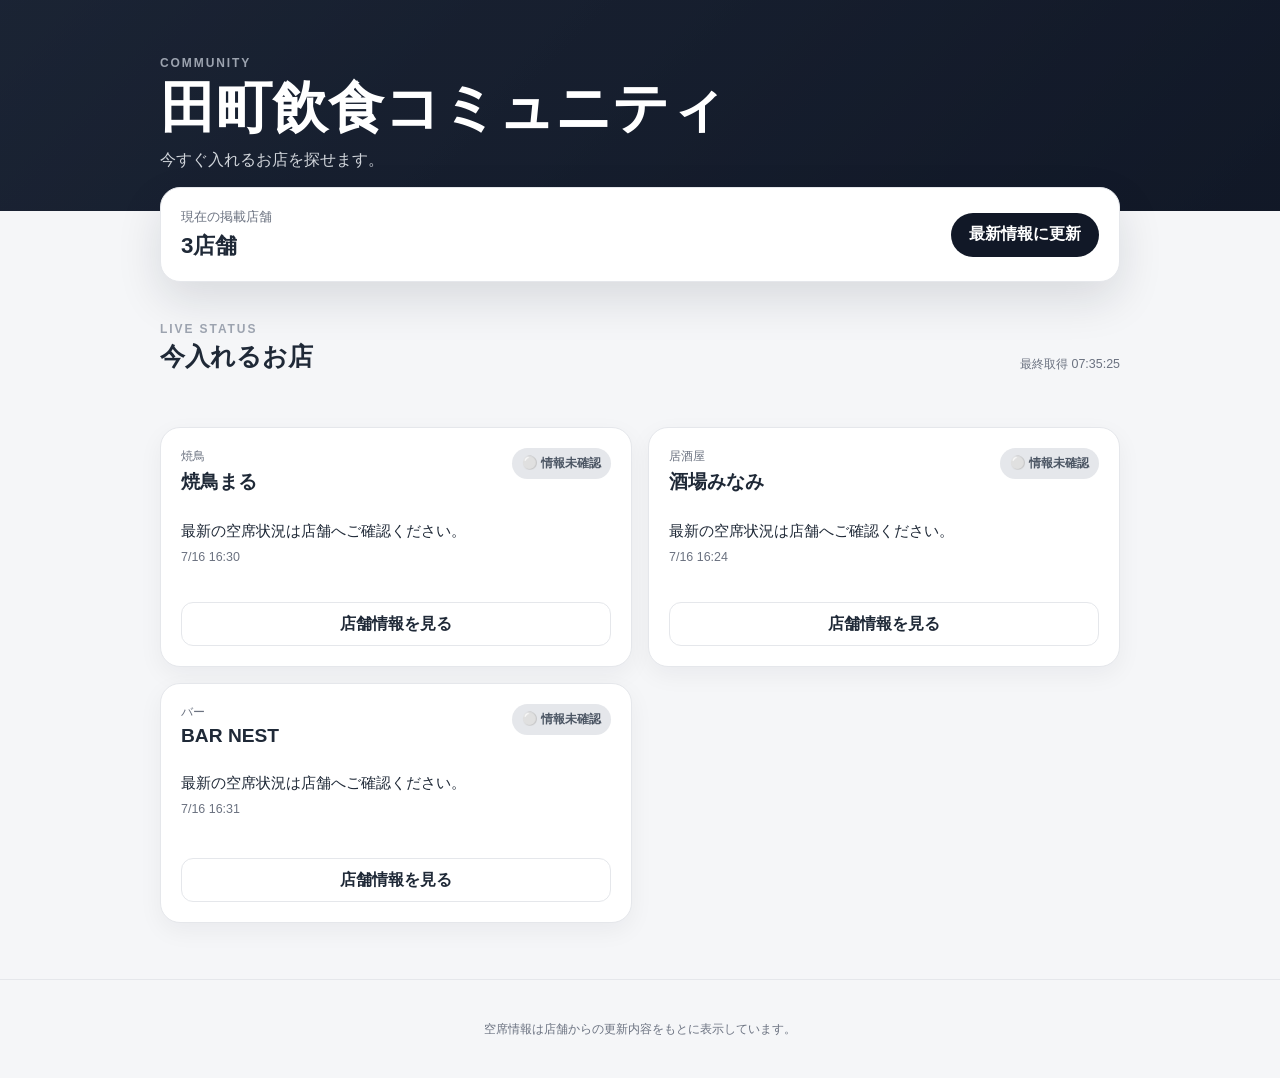
==== index.html @ 88b503fd "first commit" ====
<!DOCTYPE html>
<html lang="ja">
<head>
  <meta charset="UTF-8" />
  <meta name="viewport" content="width=device-width, initial-scale=1.0" />
  <meta name="description" content="近くの飲食店の空席状況を確認できます。" />
  <title>田町飲食コミュニティ｜空席情報</title>
  <link rel="stylesheet" href="./style.css" />
</head>
<body>
  <header class="site-header">
    <div class="container">
      <p class="eyebrow">COMMUNITY</p>
      <h1 id="community-name">飲食店コミュニティ</h1>
      <p class="lead">今すぐ入れるお店を探せます。</p>
    </div>
  </header>

  <main class="container">
    <section class="summary" aria-label="空席情報の概要">
      <div>
        <p class="summary-label">現在の掲載店舗</p>
        <p class="summary-value"><span id="shop-count">0</span>店舗</p>
      </div>
      <button id="reload-button" class="reload-button" type="button">
        最新情報に更新
      </button>
    </section>

    <section aria-labelledby="shop-list-title">
      <div class="section-heading">
        <div>
          <p class="eyebrow">LIVE STATUS</p>
          <h2 id="shop-list-title">今入れるお店</h2>
        </div>
        <p id="last-loaded" class="last-loaded">読み込み中...</p>
      </div>

      <div id="message" class="message" role="status" aria-live="polite"></div>
      <div id="shop-list" class="shop-list"></div>
    </section>
  </main>

  <template id="shop-card-template">
    <article class="shop-card">
      <div class="shop-card-top">
        <div>
          <p class="shop-genre"></p>
          <h3 class="shop-name"></h3>
        </div>
        <span class="status-badge"></span>
      </div>

      <div class="shop-info">
        <p class="shop-note"></p>
        <p class="shop-updated"></p>
      </div>

      <a class="shop-link" href="#" target="_blank" rel="noopener noreferrer">
        店舗情報を見る
      </a>
    </article>
  </template>

  <footer class="site-footer">
    <div class="container">
      <p>空席情報は店舗からの更新内容をもとに表示しています。</p>
    </div>
  </footer>

  <script src="./script.js"></script>
</body>
</html>
---- style.css ----
:root {
  --background: #f5f6f8;
  --surface: #ffffff;
  --text: #1f2937;
  --muted: #6b7280;
  --border: #e5e7eb;
  --primary: #111827;
  --available-bg: #dcfce7;
  --available-text: #166534;
  --limited-bg: #fef3c7;
  --limited-text: #92400e;
  --full-bg: #fee2e2;
  --full-text: #991b1b;
  --unknown-bg: #e5e7eb;
  --unknown-text: #4b5563;
}

* {
  box-sizing: border-box;
}

body {
  margin: 0;
  min-height: 100vh;
  font-family:
    -apple-system,
    BlinkMacSystemFont,
    "Segoe UI",
    "Hiragino Kaku Gothic ProN",
    "Hiragino Sans",
    "Yu Gothic",
    Meiryo,
    sans-serif;
  color: var(--text);
  background: var(--background);
}

a {
  color: inherit;
}

button,
a {
  -webkit-tap-highlight-color: transparent;
}

.container {
  width: min(100% - 32px, 960px);
  margin-inline: auto;
}

.site-header {
  padding: 56px 0 40px;
  color: #ffffff;
  background:
    linear-gradient(rgba(17, 24, 39, 0.72), rgba(17, 24, 39, 0.72)),
    linear-gradient(135deg, #334155, #111827);
}

.site-header h1 {
  margin: 6px 0 10px;
  font-size: clamp(2rem, 7vw, 3.5rem);
  line-height: 1.15;
}

.eyebrow {
  margin: 0;
  font-size: 0.75rem;
  font-weight: 700;
  letter-spacing: 0.16em;
  color: #9ca3af;
}

.lead {
  margin: 0;
  font-size: 1rem;
  color: #d1d5db;
}

main {
  padding: 24px 0 56px;
}

.summary {
  display: flex;
  align-items: center;
  justify-content: space-between;
  gap: 16px;
  margin-top: -48px;
  margin-bottom: 40px;
  padding: 20px;
  border: 1px solid var(--border);
  border-radius: 20px;
  background: var(--surface);
  box-shadow: 0 18px 45px rgba(15, 23, 42, 0.12);
}

.summary-label,
.summary-value {
  margin: 0;
}

.summary-label {
  margin-bottom: 4px;
  font-size: 0.82rem;
  color: var(--muted);
}

.summary-value {
  font-size: 1.4rem;
  font-weight: 700;
}

.reload-button {
  min-height: 44px;
  padding: 0 18px;
  border: 0;
  border-radius: 999px;
  font: inherit;
  font-weight: 700;
  color: #ffffff;
  background: var(--primary);
  cursor: pointer;
}

.reload-button:disabled {
  opacity: 0.55;
  cursor: wait;
}

.section-heading {
  display: flex;
  align-items: end;
  justify-content: space-between;
  gap: 16px;
  margin-bottom: 18px;
}

.section-heading h2 {
  margin: 4px 0 0;
  font-size: 1.55rem;
}

.last-loaded {
  margin: 0;
  font-size: 0.78rem;
  color: var(--muted);
}

.message {
  min-height: 1.5em;
  margin-bottom: 12px;
  color: var(--muted);
}

.shop-list {
  display: grid;
  grid-template-columns: repeat(2, minmax(0, 1fr));
  gap: 16px;
}

.shop-card {
  display: flex;
  flex-direction: column;
  min-height: 240px;
  padding: 20px;
  border: 1px solid var(--border);
  border-radius: 20px;
  background: var(--surface);
  box-shadow: 0 8px 24px rgba(15, 23, 42, 0.05);
}

.shop-card-top {
  display: flex;
  align-items: flex-start;
  justify-content: space-between;
  gap: 12px;
}

.shop-genre {
  margin: 0 0 4px;
  font-size: 0.78rem;
  color: var(--muted);
}

.shop-name {
  margin: 0;
  font-size: 1.2rem;
}

.status-badge {
  flex-shrink: 0;
  padding: 7px 10px;
  border-radius: 999px;
  font-size: 0.78rem;
  font-weight: 700;
}

.status-available {
  color: var(--available-text);
  background: var(--available-bg);
}

.status-limited {
  color: var(--limited-text);
  background: var(--limited-bg);
}

.status-full {
  color: var(--full-text);
  background: var(--full-bg);
}

.status-unknown {
  color: var(--unknown-text);
  background: var(--unknown-bg);
}

.shop-info {
  margin-top: 26px;
}

.shop-note {
  margin: 0 0 8px;
  font-size: 0.95rem;
}

.shop-updated {
  margin: 0;
  font-size: 0.78rem;
  color: var(--muted);
}

.shop-link {
  display: inline-flex;
  align-items: center;
  justify-content: center;
  min-height: 44px;
  margin-top: auto;
  padding: 0 16px;
  border: 1px solid var(--border);
  border-radius: 12px;
  font-weight: 700;
  text-decoration: none;
}

.shop-link:hover {
  background: #f9fafb;
}

.site-footer {
  padding: 28px 0;
  font-size: 0.78rem;
  text-align: center;
  color: var(--muted);
  border-top: 1px solid var(--border);
}

@media (max-width: 700px) {
  .site-header {
    padding-top: 44px;
  }

  .summary {
    align-items: stretch;
    flex-direction: column;
    margin-top: -32px;
  }

  .reload-button {
    width: 100%;
  }

  .section-heading {
    align-items: flex-start;
    flex-direction: column;
  }

  .shop-list {
    grid-template-columns: 1fr;
  }
}
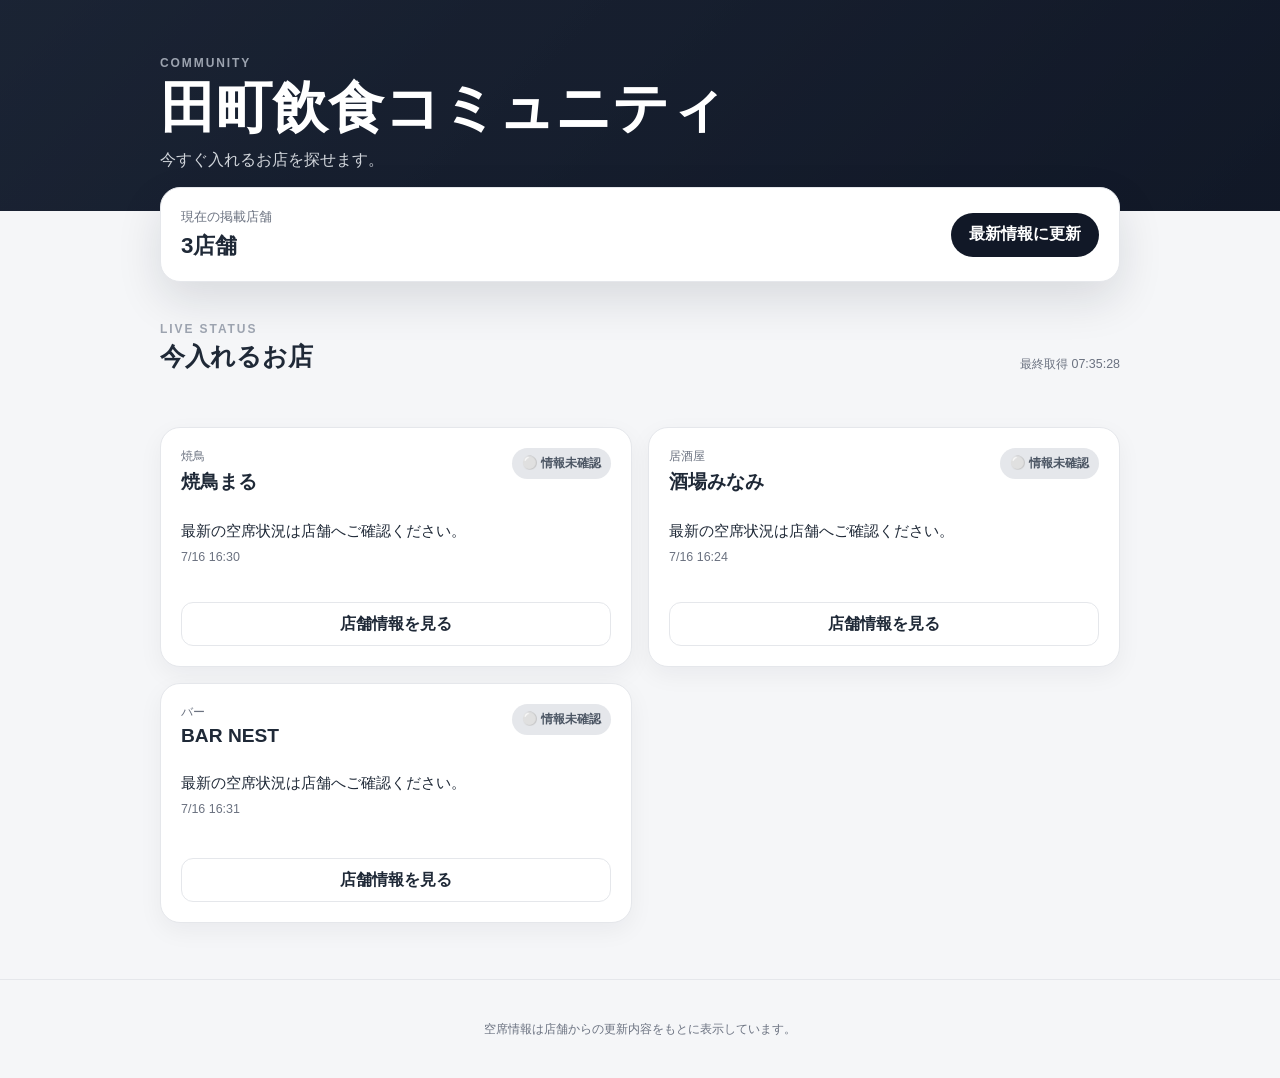
==== commit 0aa9e05b: "Update index.html" ====
--- a/index.html
+++ b/index.html
@@ -4,7 +4,7 @@
   <meta charset="UTF-8" />
   <meta name="viewport" content="width=device-width, initial-scale=1.0" />
   <meta name="description" content="近くの飲食店の空席状況を確認できます。" />
-  <title>田町飲食コミュニティ｜空席情報</title>
+  <title>品川飲食コミュニティ｜空席情報</title>
   <link rel="stylesheet" href="./style.css" />
 </head>
 <body>
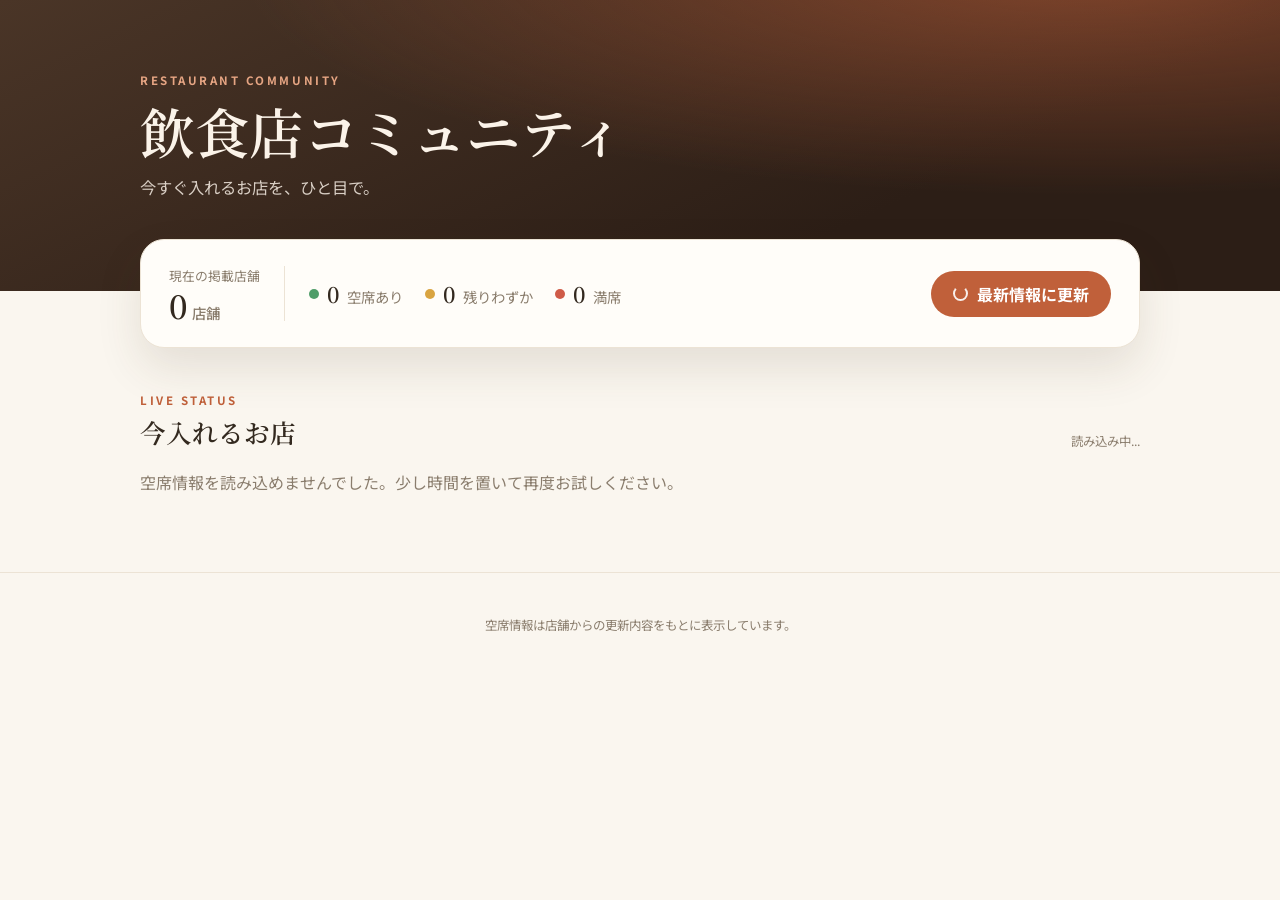
==== commit 67228eb2: "アップデート" ====
--- a/index.html
+++ b/index.html
@@ -3,27 +3,54 @@
 <head>
   <meta charset="UTF-8" />
   <meta name="viewport" content="width=device-width, initial-scale=1.0" />
-  <meta name="description" content="近くの飲食店の空席状況を確認できます。" />
-  <title>品川飲食コミュニティ｜空席情報</title>
+  <meta name="theme-color" content="#faf6ef" />
+  <meta name="description" content="近くの飲食店の空席状況をリアルタイムで確認できます。" />
+  <title>品川飲食コミュニティ｜今入れるお店</title>
+  <link rel="preconnect" href="https://fonts.googleapis.com" />
+  <link rel="preconnect" href="https://fonts.gstatic.com" crossorigin />
+  <link
+    href="https://fonts.googleapis.com/css2?family=Noto+Sans+JP:wght@400;500;700&family=Noto+Serif+JP:wght@500;600;700&display=swap"
+    rel="stylesheet"
+  />
   <link rel="stylesheet" href="./style.css" />
 </head>
 <body>
   <header class="site-header">
-    <div class="container">
-      <p class="eyebrow">COMMUNITY</p>
+    <div class="container header-inner">
+      <p class="eyebrow">RESTAURANT COMMUNITY</p>
       <h1 id="community-name">飲食店コミュニティ</h1>
-      <p class="lead">今すぐ入れるお店を探せます。</p>
+      <p class="lead">今すぐ入れるお店を、ひと目で。</p>
     </div>
   </header>
 
   <main class="container">
-    <section class="summary" aria-label="空席情報の概要">
-      <div>
+    <section class="summary-card" aria-label="空席情報の概要">
+      <div class="summary-lead">
         <p class="summary-label">現在の掲載店舗</p>
-        <p class="summary-value"><span id="shop-count">0</span>店舗</p>
+        <p class="summary-value"><span id="shop-count">0</span><span class="summary-unit">店舗</span></p>
       </div>
+
+      <ul class="summary-stats" aria-label="ステータス別の店舗数">
+        <li class="stat">
+          <span class="stat-dot dot-available" aria-hidden="true"></span>
+          <span class="stat-count" id="count-available">0</span>
+          <span class="stat-name">空席あり</span>
+        </li>
+        <li class="stat">
+          <span class="stat-dot dot-limited" aria-hidden="true"></span>
+          <span class="stat-count" id="count-limited">0</span>
+          <span class="stat-name">残りわずか</span>
+        </li>
+        <li class="stat">
+          <span class="stat-dot dot-full" aria-hidden="true"></span>
+          <span class="stat-count" id="count-full">0</span>
+          <span class="stat-name">満席</span>
+        </li>
+      </ul>
+
       <button id="reload-button" class="reload-button" type="button">
-        最新情報に更新
+        <span class="reload-icon" aria-hidden="true"></span>
+        <span class="reload-text">最新情報に更新</span>
       </button>
     </section>
 
@@ -43,12 +70,16 @@
 
   <template id="shop-card-template">
     <article class="shop-card">
+      <span class="shop-accent" aria-hidden="true"></span>
       <div class="shop-card-top">
         <div>
           <p class="shop-genre"></p>
           <h3 class="shop-name"></h3>
         </div>
-        <span class="status-badge"></span>
+        <span class="status-badge">
+          <span class="status-badge-dot" aria-hidden="true"></span>
+          <span class="status-badge-label"></span>
+        </span>
       </div>
 
       <div class="shop-info">
@@ -58,6 +89,7 @@
 
       <a class="shop-link" href="#" target="_blank" rel="noopener noreferrer">
         店舗情報を見る
+        <span class="shop-link-arrow" aria-hidden="true">&rarr;</span>
       </a>
     </article>
   </template>
--- a/style.css
+++ b/style.css
@@ -1,38 +1,48 @@
 :root {
-  --background: #f5f6f8;
-  --surface: #ffffff;
-  --text: #1f2937;
-  --muted: #6b7280;
-  --border: #e5e7eb;
-  --primary: #111827;
-  --available-bg: #dcfce7;
-  --available-text: #166534;
-  --limited-bg: #fef3c7;
-  --limited-text: #92400e;
-  --full-bg: #fee2e2;
-  --full-text: #991b1b;
-  --unknown-bg: #e5e7eb;
-  --unknown-text: #4b5563;
+  --background: #faf6ef;
+  --surface: #fffdf9;
+  --text: #33291f;
+  --muted: #8a7d6d;
+  --border: #ece3d5;
+  --primary: #c0603a;
+  --primary-hover: #a94f2d;
+
+  --available: #4f9d69;
+  --available-bg: #e7f2ea;
+  --available-text: #2f6b45;
+
+  --limited: #d9a441;
+  --limited-bg: #f8eed6;
+  --limited-text: #8a651f;
+
+  --full: #cf5b48;
+  --full-bg: #f8e4df;
+  --full-text: #9b3a2c;
+
+  --unknown: #a99e8d;
+  --unknown-bg: #efe9df;
+  --unknown-text: #6f6455;
+
+  --shadow-sm: 0 6px 18px rgba(76, 55, 34, 0.06);
+  --shadow-md: 0 20px 45px rgba(76, 55, 34, 0.12);
 }
 
 * {
   box-sizing: border-box;
 }
 
+html {
+  background: var(--background);
+}
+
 body {
   margin: 0;
   min-height: 100vh;
-  font-family:
-    -apple-system,
-    BlinkMacSystemFont,
-    "Segoe UI",
-    "Hiragino Kaku Gothic ProN",
-    "Hiragino Sans",
-    "Yu Gothic",
-    Meiryo,
-    sans-serif;
+  font-family: "Noto Sans JP", -apple-system, BlinkMacSystemFont, "Hiragino Sans",
+    "Yu Gothic", Meiryo, sans-serif;
   color: var(--text);
   background: var(--background);
+  -webkit-font-smoothing: antialiased;
 }
 
 a {
@@ -45,100 +55,205 @@
 }
 
 .container {
-  width: min(100% - 32px, 960px);
+  width: min(100% - 40px, 1000px);
   margin-inline: auto;
 }
 
+/* Header */
 .site-header {
-  padding: 56px 0 40px;
-  color: #ffffff;
+  position: relative;
+  overflow: hidden;
+  padding: 72px 0 92px;
+  color: #fbf3e9;
   background:
-    linear-gradient(rgba(17, 24, 39, 0.72), rgba(17, 24, 39, 0.72)),
-    linear-gradient(135deg, #334155, #111827);
+    radial-gradient(120% 140% at 85% -10%, rgba(192, 96, 58, 0.55), transparent 55%),
+    linear-gradient(155deg, #4a3527, #2c1e16 70%);
+}
+
+.header-inner {
+  position: relative;
+  z-index: 1;
 }
 
 .site-header h1 {
-  margin: 6px 0 10px;
-  font-size: clamp(2rem, 7vw, 3.5rem);
-  line-height: 1.15;
+  margin: 10px 0 12px;
+  font-family: "Noto Serif JP", serif;
+  font-weight: 600;
+  font-size: clamp(2.1rem, 6vw, 3.4rem);
+  line-height: 1.2;
+  letter-spacing: 0.01em;
 }
 
 .eyebrow {
   margin: 0;
-  font-size: 0.75rem;
+  font-size: 0.72rem;
   font-weight: 700;
-  letter-spacing: 0.16em;
-  color: #9ca3af;
+  letter-spacing: 0.22em;
+  color: var(--primary);
+}
+
+.site-header .eyebrow {
+  color: #e6a583;
 }
 
 .lead {
   margin: 0;
-  font-size: 1rem;
-  color: #d1d5db;
+  font-size: 1.02rem;
+  color: rgba(251, 243, 233, 0.82);
 }
 
 main {
-  padding: 24px 0 56px;
-}
-
-.summary {
-  display: flex;
+  padding-bottom: 64px;
+}
+
+/* Summary card */
+.summary-card {
+  position: relative;
+  z-index: 2;
+  display: flex;
+  flex-wrap: wrap;
   align-items: center;
-  justify-content: space-between;
-  gap: 16px;
-  margin-top: -48px;
-  margin-bottom: 40px;
-  padding: 20px;
+  gap: 24px;
+  margin-top: -52px;
+  margin-bottom: 44px;
+  padding: 26px 28px;
   border: 1px solid var(--border);
-  border-radius: 20px;
+  border-radius: 24px;
   background: var(--surface);
-  box-shadow: 0 18px 45px rgba(15, 23, 42, 0.12);
-}
-
-.summary-label,
+  box-shadow: var(--shadow-md);
+}
+
+.summary-lead {
+  flex: 0 0 auto;
+  padding-right: 24px;
+  border-right: 1px solid var(--border);
+}
+
+.summary-label {
+  margin: 0 0 4px;
+  font-size: 0.8rem;
+  color: var(--muted);
+}
+
 .summary-value {
   margin: 0;
-}
-
-.summary-label {
-  margin-bottom: 4px;
-  font-size: 0.82rem;
-  color: var(--muted);
-}
-
-.summary-value {
-  font-size: 1.4rem;
-  font-weight: 700;
+  font-family: "Noto Serif JP", serif;
+  font-size: 2rem;
+  font-weight: 600;
+  line-height: 1;
+}
+
+.summary-unit {
+  margin-left: 4px;
+  font-family: "Noto Sans JP", sans-serif;
+  font-size: 0.9rem;
+  font-weight: 500;
+  color: var(--muted);
+}
+
+.summary-stats {
+  display: flex;
+  flex: 1 1 auto;
+  flex-wrap: wrap;
+  gap: 22px;
+  margin: 0;
+  padding: 0;
+  list-style: none;
+}
+
+.stat {
+  display: flex;
+  align-items: baseline;
+  gap: 8px;
+  font-size: 0.9rem;
+  color: var(--muted);
+}
+
+.stat-dot {
+  align-self: center;
+  width: 10px;
+  height: 10px;
+  border-radius: 50%;
+}
+
+.dot-available {
+  background: var(--available);
+}
+.dot-limited {
+  background: var(--limited);
+}
+.dot-full {
+  background: var(--full);
+}
+
+.stat-count {
+  font-family: "Noto Serif JP", serif;
+  font-size: 1.35rem;
+  font-weight: 600;
+  color: var(--text);
 }
 
 .reload-button {
-  min-height: 44px;
-  padding: 0 18px;
+  display: inline-flex;
+  align-items: center;
+  gap: 9px;
+  min-height: 46px;
+  padding: 0 22px;
   border: 0;
   border-radius: 999px;
   font: inherit;
   font-weight: 700;
-  color: #ffffff;
+  color: #fff;
   background: var(--primary);
   cursor: pointer;
+  transition: background 0.2s ease, transform 0.1s ease;
+}
+
+.reload-button:hover:not(:disabled) {
+  background: var(--primary-hover);
+}
+
+.reload-button:active:not(:disabled) {
+  transform: translateY(1px);
 }
 
 .reload-button:disabled {
-  opacity: 0.55;
+  opacity: 0.6;
   cursor: wait;
 }
 
+.reload-icon {
+  width: 15px;
+  height: 15px;
+  border: 2px solid rgba(255, 255, 255, 0.9);
+  border-top-color: transparent;
+  border-radius: 50%;
+}
+
+.reload-button.is-loading .reload-icon {
+  animation: spin 0.7s linear infinite;
+}
+
+@keyframes spin {
+  to {
+    transform: rotate(360deg);
+  }
+}
+
+/* Section heading */
 .section-heading {
   display: flex;
-  align-items: end;
+  align-items: flex-end;
   justify-content: space-between;
   gap: 16px;
-  margin-bottom: 18px;
+  margin-bottom: 20px;
 }
 
 .section-heading h2 {
-  margin: 4px 0 0;
-  font-size: 1.55rem;
+  margin: 6px 0 0;
+  font-family: "Noto Serif JP", serif;
+  font-weight: 600;
+  font-size: 1.6rem;
 }
 
 .last-loaded {
@@ -149,25 +264,51 @@
 
 .message {
   min-height: 1.5em;
-  margin-bottom: 12px;
-  color: var(--muted);
-}
-
+  margin-bottom: 14px;
+  color: var(--muted);
+}
+
+/* Shop grid */
 .shop-list {
   display: grid;
   grid-template-columns: repeat(2, minmax(0, 1fr));
-  gap: 16px;
+  gap: 18px;
 }
 
 .shop-card {
+  position: relative;
   display: flex;
   flex-direction: column;
-  min-height: 240px;
-  padding: 20px;
+  min-height: 244px;
+  padding: 24px 24px 22px;
+  overflow: hidden;
   border: 1px solid var(--border);
-  border-radius: 20px;
+  border-radius: 22px;
   background: var(--surface);
-  box-shadow: 0 8px 24px rgba(15, 23, 42, 0.05);
+  box-shadow: var(--shadow-sm);
+  transition: transform 0.2s ease, box-shadow 0.2s ease;
+}
+
+.shop-card:hover {
+  transform: translateY(-4px);
+  box-shadow: var(--shadow-md);
+}
+
+.shop-accent {
+  position: absolute;
+  inset: 0 auto 0 0;
+  width: 5px;
+  background: var(--unknown);
+}
+
+.shop-card.is-available .shop-accent {
+  background: var(--available);
+}
+.shop-card.is-limited .shop-accent {
+  background: var(--limited);
+}
+.shop-card.is-full .shop-accent {
+  background: var(--full);
 }
 
 .shop-card-top {
@@ -178,56 +319,72 @@
 }
 
 .shop-genre {
-  margin: 0 0 4px;
-  font-size: 0.78rem;
+  margin: 0 0 5px;
+  font-size: 0.75rem;
+  font-weight: 500;
+  letter-spacing: 0.04em;
   color: var(--muted);
 }
 
 .shop-name {
   margin: 0;
-  font-size: 1.2rem;
+  font-family: "Noto Serif JP", serif;
+  font-weight: 600;
+  font-size: 1.25rem;
 }
 
 .status-badge {
+  display: inline-flex;
+  align-items: center;
+  gap: 6px;
   flex-shrink: 0;
-  padding: 7px 10px;
+  padding: 7px 12px;
   border-radius: 999px;
-  font-size: 0.78rem;
+  font-size: 0.76rem;
   font-weight: 700;
+  white-space: nowrap;
+}
+
+.status-badge-dot {
+  width: 8px;
+  height: 8px;
+  border-radius: 50%;
+  background: currentColor;
 }
 
 .status-available {
   color: var(--available-text);
   background: var(--available-bg);
 }
-
 .status-limited {
   color: var(--limited-text);
   background: var(--limited-bg);
 }
-
 .status-full {
   color: var(--full-text);
   background: var(--full-bg);
 }
-
 .status-unknown {
   color: var(--unknown-text);
   background: var(--unknown-bg);
 }
 
 .shop-info {
-  margin-top: 26px;
+  margin-top: 22px;
 }
 
 .shop-note {
-  margin: 0 0 8px;
-  font-size: 0.95rem;
+  margin: 0 0 10px;
+  font-size: 0.94rem;
+  line-height: 1.55;
 }
 
 .shop-updated {
-  margin: 0;
-  font-size: 0.78rem;
+  display: inline-flex;
+  align-items: center;
+  gap: 6px;
+  margin: 0;
+  font-size: 0.76rem;
   color: var(--muted);
 }
 
@@ -235,40 +392,88 @@
   display: inline-flex;
   align-items: center;
   justify-content: center;
-  min-height: 44px;
+  gap: 6px;
+  min-height: 46px;
   margin-top: auto;
-  padding: 0 16px;
+  padding: 0 18px;
   border: 1px solid var(--border);
-  border-radius: 12px;
+  border-radius: 14px;
+  font-size: 0.92rem;
   font-weight: 700;
   text-decoration: none;
+  transition: background 0.18s ease, border-color 0.18s ease;
 }
 
 .shop-link:hover {
-  background: #f9fafb;
-}
-
+  background: var(--background);
+  border-color: var(--primary);
+  color: var(--primary);
+}
+
+.shop-link[aria-disabled="true"] {
+  color: var(--muted);
+  cursor: default;
+  pointer-events: none;
+}
+
+.shop-link-arrow {
+  transition: transform 0.18s ease;
+}
+
+.shop-link:hover .shop-link-arrow {
+  transform: translateX(3px);
+}
+
+/* Skeleton */
+.shop-card.is-skeleton {
+  pointer-events: none;
+}
+
+.shop-card.is-skeleton .skeleton-line {
+  height: 12px;
+  border-radius: 6px;
+  background: linear-gradient(90deg, var(--border), #f4ede1, var(--border));
+  background-size: 200% 100%;
+  animation: shimmer 1.3s ease-in-out infinite;
+}
+
+@keyframes shimmer {
+  to {
+    background-position: -200% 0;
+  }
+}
+
+/* Footer */
 .site-footer {
-  padding: 28px 0;
+  padding: 30px 0;
   font-size: 0.78rem;
   text-align: center;
   color: var(--muted);
   border-top: 1px solid var(--border);
 }
 
-@media (max-width: 700px) {
+@media (max-width: 720px) {
   .site-header {
-    padding-top: 44px;
-  }
-
-  .summary {
+    padding: 56px 0 82px;
+  }
+
+  .summary-card {
     align-items: stretch;
     flex-direction: column;
-    margin-top: -32px;
+    gap: 20px;
+    margin-top: -44px;
+  }
+
+  .summary-lead {
+    padding-right: 0;
+    padding-bottom: 20px;
+    border-right: 0;
+    border-bottom: 1px solid var(--border);
   }
 
   .reload-button {
     width: 100%;
+    justify-content: center;
   }
 
   .section-heading {
@@ -280,3 +485,12 @@
     grid-template-columns: 1fr;
   }
 }
+
+@media (prefers-reduced-motion: reduce) {
+  *,
+  *::before,
+  *::after {
+    animation-duration: 0.01ms !important;
+    transition-duration: 0.01ms !important;
+  }
+}
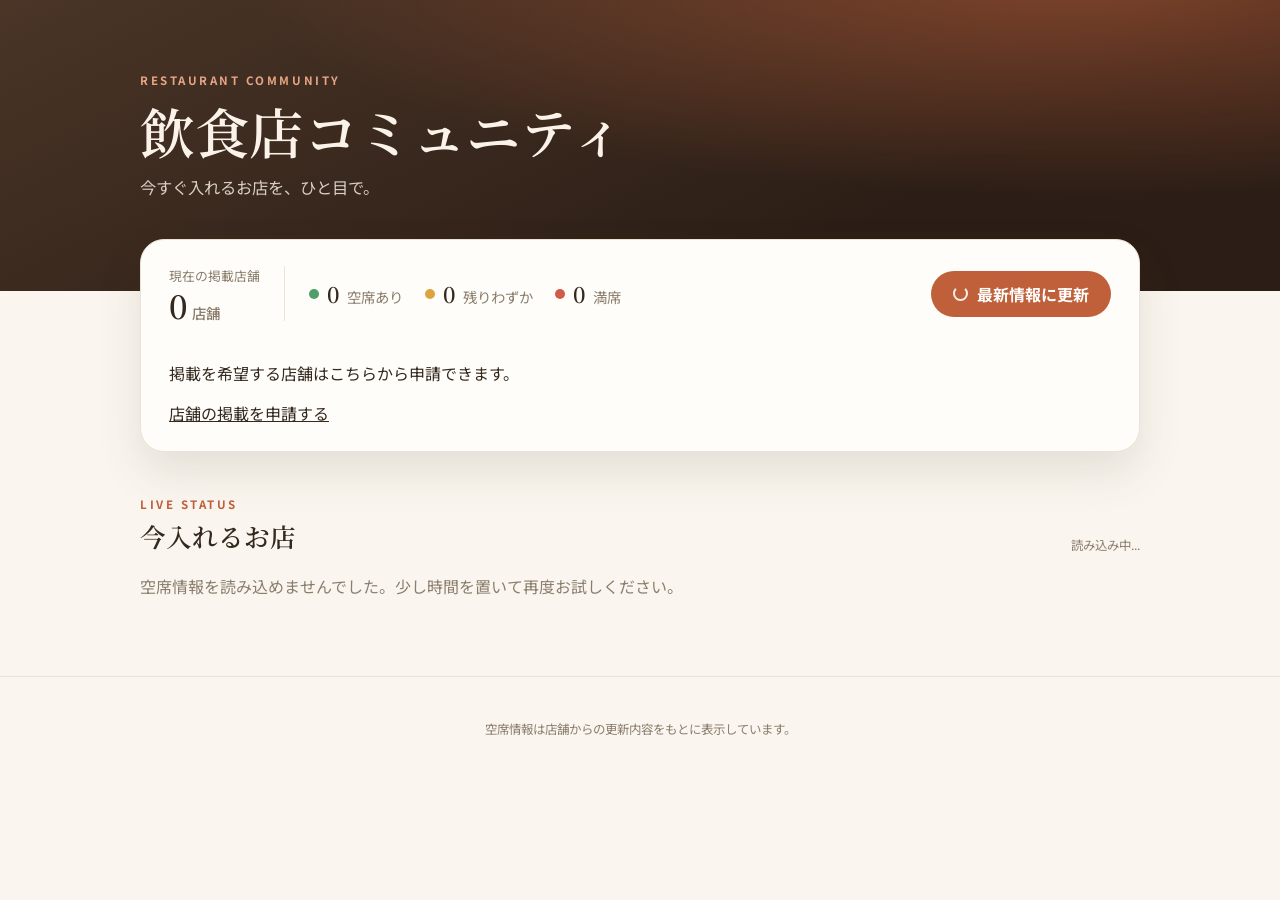
==== commit a7ad4ac4: "Update index.html" ====
--- a/index.html
+++ b/index.html
@@ -52,6 +52,12 @@
         <span class="reload-icon" aria-hidden="true"></span>
         <span class="reload-text">最新情報に更新</span>
       </button>
+      <section class="shop-request-section">
+        <p>掲載を希望する店舗はこちらから申請できます。</p>
+        <a href="./request.html" class="shop-request-button">
+          店舗の掲載を申請する
+        </a>
+    </section>
     </section>
 
     <section aria-labelledby="shop-list-title">
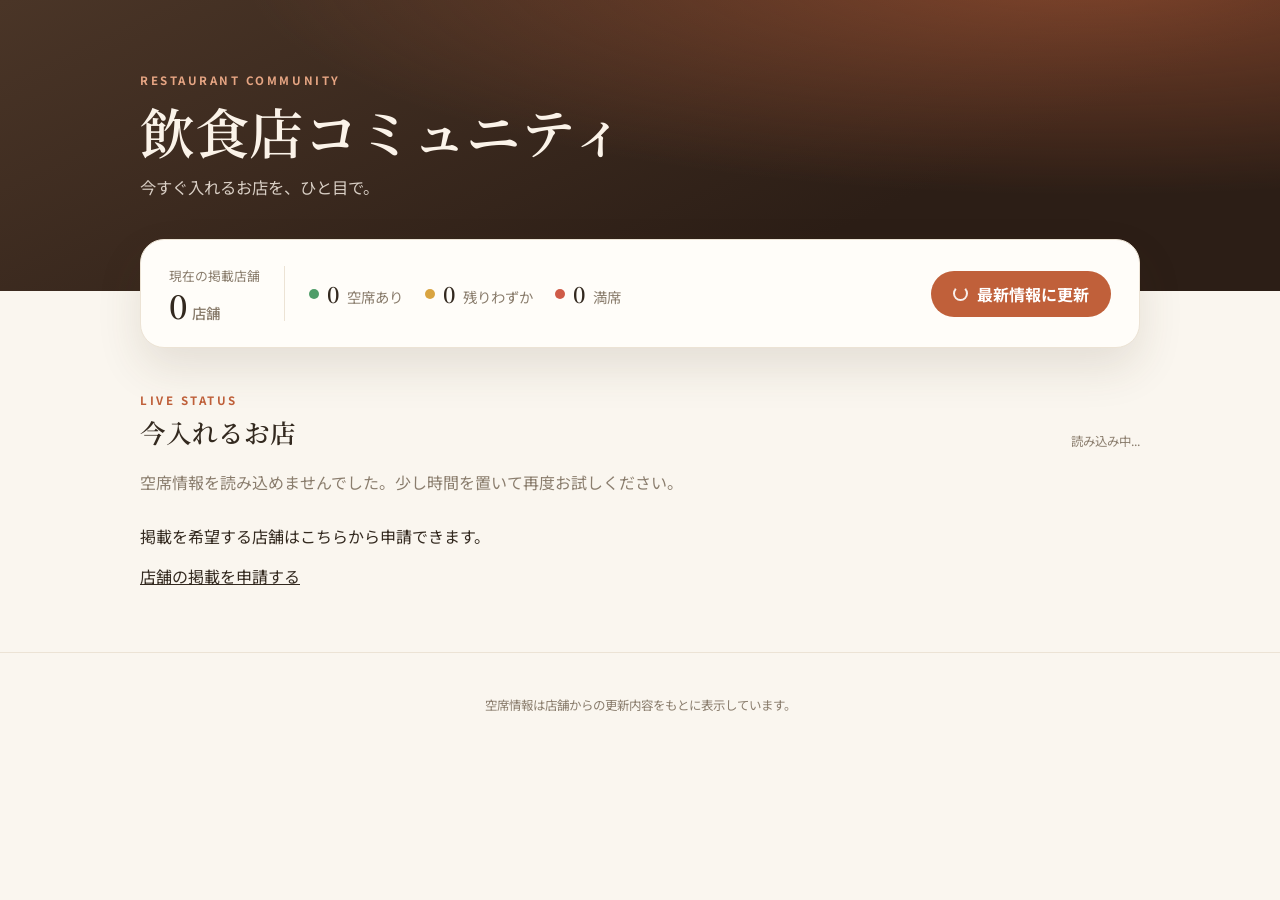
==== commit 63991564: "Update index.html" ====
--- a/index.html
+++ b/index.html
@@ -52,12 +52,6 @@
         <span class="reload-icon" aria-hidden="true"></span>
         <span class="reload-text">最新情報に更新</span>
       </button>
-      <section class="shop-request-section">
-        <p>掲載を希望する店舗はこちらから申請できます。</p>
-        <a href="./request.html" class="shop-request-button">
-          店舗の掲載を申請する
-        </a>
-    </section>
     </section>
 
     <section aria-labelledby="shop-list-title">
@@ -71,6 +65,14 @@
 
       <div id="message" class="message" role="status" aria-live="polite"></div>
       <div id="shop-list" class="shop-list"></div>
+
+      <section class="shop-request-section">
+        <p>掲載を希望する店舗はこちらから申請できます。</p>
+        <a href="./request.html" class="shop-request-button">
+          店舗の掲載を申請する
+        </a>
+      </section>
+
     </section>
   </main>
 
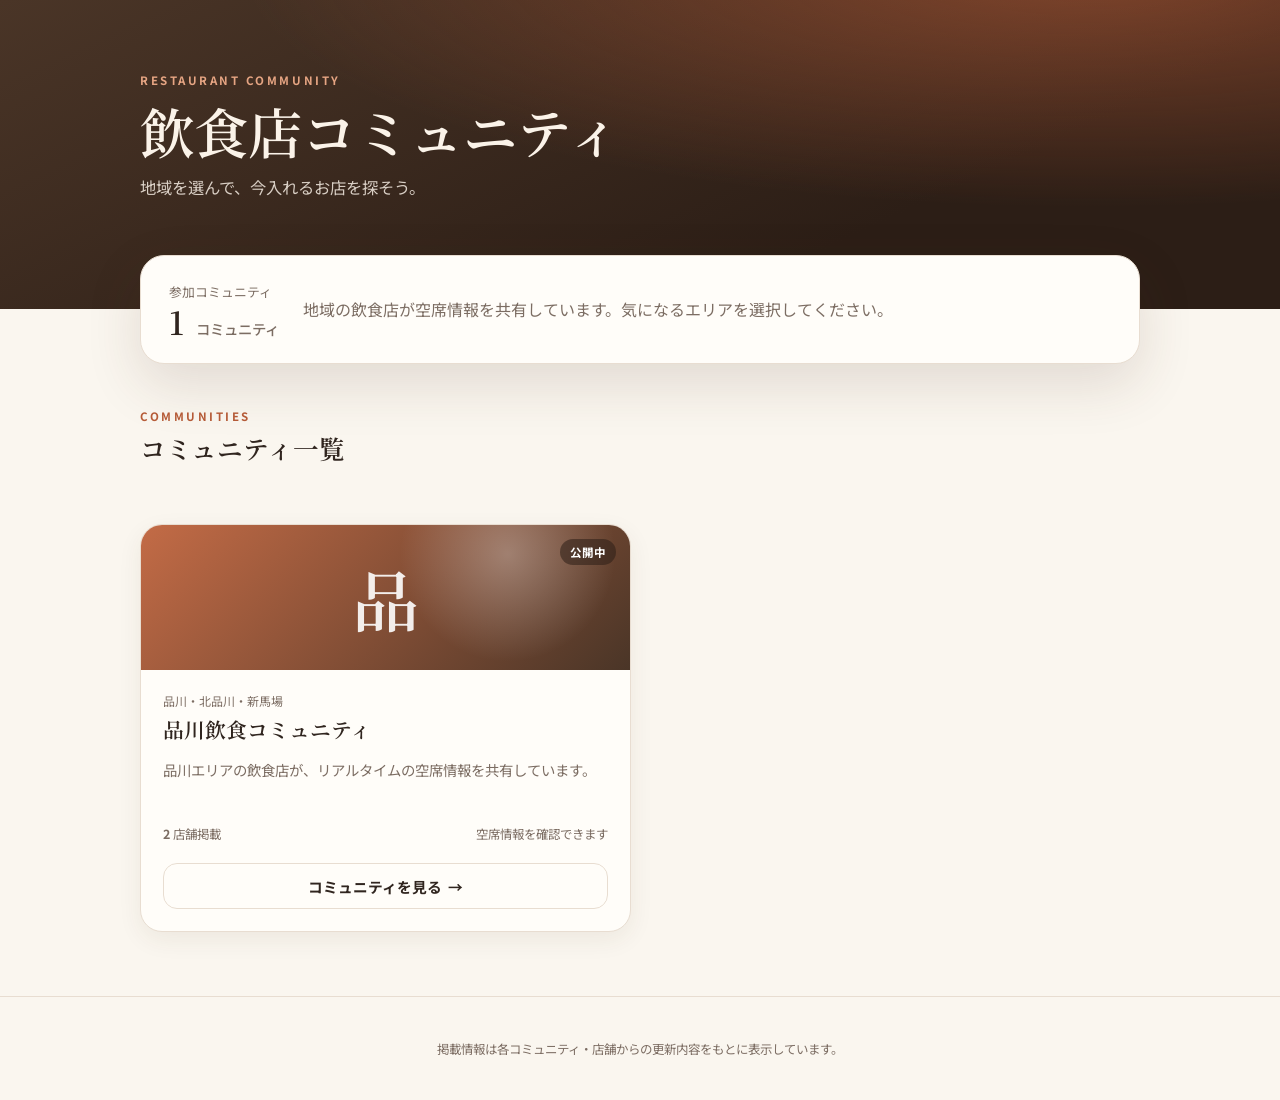
==== commit 641220b6: "一覧ページ反映" ====
--- a/index.html
+++ b/index.html
@@ -4,110 +4,77 @@
   <meta charset="UTF-8" />
   <meta name="viewport" content="width=device-width, initial-scale=1.0" />
   <meta name="theme-color" content="#faf6ef" />
-  <meta name="description" content="近くの飲食店の空席状況をリアルタイムで確認できます。" />
-  <title>品川飲食コミュニティ｜今入れるお店</title>
+  <meta name="description" content="地域の飲食店コミュニティから、今入れるお店を探せます。" />
+  <title>飲食店コミュニティ一覧</title>
   <link rel="preconnect" href="https://fonts.googleapis.com" />
   <link rel="preconnect" href="https://fonts.gstatic.com" crossorigin />
-  <link
-    href="https://fonts.googleapis.com/css2?family=Noto+Sans+JP:wght@400;500;700&family=Noto+Serif+JP:wght@500;600;700&display=swap"
-    rel="stylesheet"
-  />
+  <link href="https://fonts.googleapis.com/css2?family=Noto+Sans+JP:wght@400;500;700&family=Noto+Serif+JP:wght@500;600;700&display=swap" rel="stylesheet" />
   <link rel="stylesheet" href="./style.css" />
 </head>
-<body>
-  <header class="site-header">
+<body class="community-list-page">
+  <header class="site-header list-header">
     <div class="container header-inner">
       <p class="eyebrow">RESTAURANT COMMUNITY</p>
-      <h1 id="community-name">飲食店コミュニティ</h1>
-      <p class="lead">今すぐ入れるお店を、ひと目で。</p>
+      <h1>飲食店コミュニティ</h1>
+      <p class="lead">地域を選んで、今入れるお店を探そう。</p>
     </div>
   </header>
 
-  <main class="container">
-    <section class="summary-card" aria-label="空席情報の概要">
-      <div class="summary-lead">
-        <p class="summary-label">現在の掲載店舗</p>
-        <p class="summary-value"><span id="shop-count">0</span><span class="summary-unit">店舗</span></p>
+  <main class="container list-main">
+    <section class="intro-card">
+      <div>
+        <p class="summary-label">参加コミュニティ</p>
+        <p class="summary-value">
+          <span id="community-count">0</span>
+          <span class="summary-unit">コミュニティ</span>
+        </p>
+      </div>
+      <p class="intro-text">
+        地域の飲食店が空席情報を共有しています。気になるエリアを選択してください。
+      </p>
+    </section>
+
+    <section aria-labelledby="community-list-title">
+      <div class="section-heading">
+        <div>
+          <p class="eyebrow">COMMUNITIES</p>
+          <h2 id="community-list-title">コミュニティ一覧</h2>
+        </div>
       </div>
 
-      <ul class="summary-stats" aria-label="ステータス別の店舗数">
-        <li class="stat">
-          <span class="stat-dot dot-available" aria-hidden="true"></span>
-          <span class="stat-count" id="count-available">0</span>
-          <span class="stat-name">空席あり</span>
-        </li>
-        <li class="stat">
-          <span class="stat-dot dot-limited" aria-hidden="true"></span>
-          <span class="stat-count" id="count-limited">0</span>
-          <span class="stat-name">残りわずか</span>
-        </li>
-        <li class="stat">
-          <span class="stat-dot dot-full" aria-hidden="true"></span>
-          <span class="stat-count" id="count-full">0</span>
-          <span class="stat-name">満席</span>
-        </li>
-      </ul>
-
-      <button id="reload-button" class="reload-button" type="button">
-        <span class="reload-icon" aria-hidden="true"></span>
-        <span class="reload-text">最新情報に更新</span>
-      </button>
-    </section>
-
-    <section aria-labelledby="shop-list-title">
-      <div class="section-heading">
-        <div>
-          <p class="eyebrow">LIVE STATUS</p>
-          <h2 id="shop-list-title">今入れるお店</h2>
-        </div>
-        <p id="last-loaded" class="last-loaded">読み込み中...</p>
-      </div>
-
-      <div id="message" class="message" role="status" aria-live="polite"></div>
-      <div id="shop-list" class="shop-list"></div>
-
-      <section class="shop-request-section">
-        <p>掲載を希望する店舗はこちらから申請できます。</p>
-        <a href="./request.html" class="shop-request-button">
-          店舗の掲載を申請する
-        </a>
-      </section>
-
+      <div id="community-message" class="message" role="status" aria-live="polite"></div>
+      <div id="community-list" class="community-grid"></div>
     </section>
   </main>
 
-  <template id="shop-card-template">
-    <article class="shop-card">
-      <span class="shop-accent" aria-hidden="true"></span>
-      <div class="shop-card-top">
-        <div>
-          <p class="shop-genre"></p>
-          <h3 class="shop-name"></h3>
+  <template id="community-card-template">
+    <article class="community-card">
+      <div class="community-card-visual">
+        <span class="community-area-badge"></span>
+        <span class="community-initial" aria-hidden="true"></span>
+      </div>
+      <div class="community-card-body">
+        <p class="community-area"></p>
+        <h2 class="community-name"></h2>
+        <p class="community-description"></p>
+        <div class="community-meta">
+          <span><strong class="community-shop-count">0</strong> 店舗掲載</span>
+          <span class="community-status">公開中</span>
         </div>
-        <span class="status-badge">
-          <span class="status-badge-dot" aria-hidden="true"></span>
-          <span class="status-badge-label"></span>
-        </span>
+        <a class="community-link" href="#">
+          コミュニティを見る
+          <span aria-hidden="true">→</span>
+        </a>
       </div>
-
-      <div class="shop-info">
-        <p class="shop-note"></p>
-        <p class="shop-updated"></p>
-      </div>
-
-      <a class="shop-link" href="#" target="_blank" rel="noopener noreferrer">
-        店舗情報を見る
-        <span class="shop-link-arrow" aria-hidden="true">&rarr;</span>
-      </a>
     </article>
   </template>
 
   <footer class="site-footer">
     <div class="container">
-      <p>空席情報は店舗からの更新内容をもとに表示しています。</p>
+      <p>掲載情報は各コミュニティ・店舗からの更新内容をもとに表示しています。</p>
     </div>
   </footer>
 
-  <script src="./script.js"></script>
+  <script src="./communities.js"></script>
 </body>
 </html>
--- a/style.css
+++ b/style.css
@@ -1,65 +1,45 @@
 :root {
   --background: #faf6ef;
   --surface: #fffdf9;
-  --text: #33291f;
-  --muted: #8a7d6d;
-  --border: #ece3d5;
-  --primary: #c0603a;
-  --primary-hover: #a94f2d;
-
-  --available: #4f9d69;
-  --available-bg: #e7f2ea;
-  --available-text: #2f6b45;
-
-  --limited: #d9a441;
-  --limited-bg: #f8eed6;
-  --limited-text: #8a651f;
-
-  --full: #cf5b48;
-  --full-bg: #f8e4df;
-  --full-text: #9b3a2c;
-
-  --unknown: #a99e8d;
-  --unknown-bg: #efe9df;
-  --unknown-text: #6f6455;
-
-  --shadow-sm: 0 6px 18px rgba(76, 55, 34, 0.06);
-  --shadow-md: 0 20px 45px rgba(76, 55, 34, 0.12);
-}
-
-* {
-  box-sizing: border-box;
-}
-
-html {
-  background: var(--background);
-}
+  --text: #30251f;
+  --muted: #7c6d63;
+  --border: #e8ddd1;
+  --primary: #b75c38;
+  --primary-hover: #98492d;
+  --available: #3d8c5a;
+  --available-bg: #e7f4eb;
+  --available-text: #25633d;
+  --limited: #d49322;
+  --limited-bg: #fff3d8;
+  --limited-text: #8a5a08;
+  --full: #b94a48;
+  --full-bg: #fbe9e7;
+  --full-text: #8b302f;
+  --unknown: #9a938d;
+  --unknown-bg: #eeeae6;
+  --unknown-text: #625d59;
+  --shadow-sm: 0 8px 24px rgba(76, 50, 34, 0.07);
+  --shadow-md: 0 20px 55px rgba(76, 50, 34, 0.14);
+}
+
+* { box-sizing: border-box; }
 
 body {
   margin: 0;
   min-height: 100vh;
-  font-family: "Noto Sans JP", -apple-system, BlinkMacSystemFont, "Hiragino Sans",
-    "Yu Gothic", Meiryo, sans-serif;
+  font-family: "Noto Sans JP", sans-serif;
   color: var(--text);
   background: var(--background);
-  -webkit-font-smoothing: antialiased;
-}
-
-a {
-  color: inherit;
-}
-
-button,
-a {
-  -webkit-tap-highlight-color: transparent;
-}
+}
+
+a { color: inherit; }
+button, a { -webkit-tap-highlight-color: transparent; }
 
 .container {
   width: min(100% - 40px, 1000px);
   margin-inline: auto;
 }
 
-/* Header */
 .site-header {
   position: relative;
   overflow: hidden;
@@ -70,10 +50,8 @@
     linear-gradient(155deg, #4a3527, #2c1e16 70%);
 }
 
-.header-inner {
-  position: relative;
-  z-index: 1;
-}
+.list-header { padding-bottom: 110px; }
+.header-inner { position: relative; z-index: 1; }
 
 .site-header h1 {
   margin: 10px 0 12px;
@@ -81,7 +59,6 @@
   font-weight: 600;
   font-size: clamp(2.1rem, 6vw, 3.4rem);
   line-height: 1.2;
-  letter-spacing: 0.01em;
 }
 
 .eyebrow {
@@ -92,9 +69,7 @@
   color: var(--primary);
 }
 
-.site-header .eyebrow {
-  color: #e6a583;
-}
+.site-header .eyebrow { color: #e6a583; }
 
 .lead {
   margin: 0;
@@ -102,12 +77,27 @@
   color: rgba(251, 243, 233, 0.82);
 }
 
-main {
-  padding-bottom: 64px;
-}
-
-/* Summary card */
-.summary-card {
+.back-link {
+  display: inline-flex;
+  margin-bottom: 28px;
+  font-size: .84rem;
+  color: rgba(251,243,233,.8);
+  text-decoration: none;
+}
+
+.back-link:hover { color: #fff; }
+
+.community-header-area {
+  margin: -3px 0 12px;
+  font-size: .84rem;
+  color: #e6a583;
+}
+
+main { padding-bottom: 64px; }
+.list-main { margin-top: -54px; position: relative; z-index: 2; }
+
+.summary-card,
+.intro-card {
   position: relative;
   z-index: 2;
   display: flex;
@@ -123,17 +113,16 @@
   box-shadow: var(--shadow-md);
 }
 
+.intro-card { margin-top: 0; }
+.intro-text { flex: 1; margin: 0; line-height: 1.8; color: var(--muted); }
+
 .summary-lead {
   flex: 0 0 auto;
   padding-right: 24px;
   border-right: 1px solid var(--border);
 }
 
-.summary-label {
-  margin: 0 0 4px;
-  font-size: 0.8rem;
-  color: var(--muted);
-}
+.summary-label { margin: 0 0 4px; font-size: .8rem; color: var(--muted); }
 
 .summary-value {
   margin: 0;
@@ -146,7 +135,7 @@
 .summary-unit {
   margin-left: 4px;
   font-family: "Noto Sans JP", sans-serif;
-  font-size: 0.9rem;
+  font-size: .9rem;
   font-weight: 500;
   color: var(--muted);
 }
@@ -161,37 +150,12 @@
   list-style: none;
 }
 
-.stat {
-  display: flex;
-  align-items: baseline;
-  gap: 8px;
-  font-size: 0.9rem;
-  color: var(--muted);
-}
-
-.stat-dot {
-  align-self: center;
-  width: 10px;
-  height: 10px;
-  border-radius: 50%;
-}
-
-.dot-available {
-  background: var(--available);
-}
-.dot-limited {
-  background: var(--limited);
-}
-.dot-full {
-  background: var(--full);
-}
-
-.stat-count {
-  font-family: "Noto Serif JP", serif;
-  font-size: 1.35rem;
-  font-weight: 600;
-  color: var(--text);
-}
+.stat { display: flex; align-items: baseline; gap: 8px; font-size: .9rem; color: var(--muted); }
+.stat-dot { align-self: center; width: 10px; height: 10px; border-radius: 50%; }
+.dot-available { background: var(--available); }
+.dot-limited { background: var(--limited); }
+.dot-full { background: var(--full); }
+.stat-count { font-family: "Noto Serif JP", serif; font-size: 1.35rem; font-weight: 600; color: var(--text); }
 
 .reload-button {
   display: inline-flex;
@@ -206,41 +170,22 @@
   color: #fff;
   background: var(--primary);
   cursor: pointer;
-  transition: background 0.2s ease, transform 0.1s ease;
-}
-
-.reload-button:hover:not(:disabled) {
-  background: var(--primary-hover);
-}
-
-.reload-button:active:not(:disabled) {
-  transform: translateY(1px);
-}
-
-.reload-button:disabled {
-  opacity: 0.6;
-  cursor: wait;
-}
+}
+
+.reload-button:hover:not(:disabled) { background: var(--primary-hover); }
+.reload-button:disabled { opacity: .6; cursor: wait; }
 
 .reload-icon {
   width: 15px;
   height: 15px;
-  border: 2px solid rgba(255, 255, 255, 0.9);
+  border: 2px solid rgba(255,255,255,.9);
   border-top-color: transparent;
   border-radius: 50%;
 }
 
-.reload-button.is-loading .reload-icon {
-  animation: spin 0.7s linear infinite;
-}
-
-@keyframes spin {
-  to {
-    transform: rotate(360deg);
-  }
-}
-
-/* Section heading */
+.reload-button.is-loading .reload-icon { animation: spin .7s linear infinite; }
+@keyframes spin { to { transform: rotate(360deg); } }
+
 .section-heading {
   display: flex;
   align-items: flex-end;
@@ -256,82 +201,39 @@
   font-size: 1.6rem;
 }
 
-.last-loaded {
-  margin: 0;
-  font-size: 0.78rem;
-  color: var(--muted);
-}
-
-.message {
-  min-height: 1.5em;
-  margin-bottom: 14px;
-  color: var(--muted);
-}
-
-/* Shop grid */
-.shop-list {
+.last-loaded, .message { color: var(--muted); }
+.last-loaded { margin: 0; font-size: .78rem; }
+.message { min-height: 1.5em; margin-bottom: 14px; }
+
+.shop-list, .community-grid {
   display: grid;
   grid-template-columns: repeat(2, minmax(0, 1fr));
   gap: 18px;
 }
 
-.shop-card {
+.shop-card, .community-card {
   position: relative;
   display: flex;
   flex-direction: column;
-  min-height: 244px;
-  padding: 24px 24px 22px;
   overflow: hidden;
   border: 1px solid var(--border);
   border-radius: 22px;
   background: var(--surface);
   box-shadow: var(--shadow-sm);
-  transition: transform 0.2s ease, box-shadow 0.2s ease;
-}
-
-.shop-card:hover {
-  transform: translateY(-4px);
-  box-shadow: var(--shadow-md);
-}
-
-.shop-accent {
-  position: absolute;
-  inset: 0 auto 0 0;
-  width: 5px;
-  background: var(--unknown);
-}
-
-.shop-card.is-available .shop-accent {
-  background: var(--available);
-}
-.shop-card.is-limited .shop-accent {
-  background: var(--limited);
-}
-.shop-card.is-full .shop-accent {
-  background: var(--full);
-}
-
-.shop-card-top {
-  display: flex;
-  align-items: flex-start;
-  justify-content: space-between;
-  gap: 12px;
-}
-
-.shop-genre {
-  margin: 0 0 5px;
-  font-size: 0.75rem;
-  font-weight: 500;
-  letter-spacing: 0.04em;
-  color: var(--muted);
-}
-
-.shop-name {
-  margin: 0;
-  font-family: "Noto Serif JP", serif;
-  font-weight: 600;
-  font-size: 1.25rem;
-}
+  transition: transform .2s ease, box-shadow .2s ease;
+}
+
+.shop-card { min-height: 244px; padding: 24px 24px 22px; }
+.shop-card:hover, .community-card:hover { transform: translateY(-4px); box-shadow: var(--shadow-md); }
+
+.shop-accent { position: absolute; inset: 0 auto 0 0; width: 5px; background: var(--unknown); }
+.shop-card.is-available .shop-accent { background: var(--available); }
+.shop-card.is-limited .shop-accent { background: var(--limited); }
+.shop-card.is-full .shop-accent { background: var(--full); }
+
+.shop-card-top { display: flex; align-items: flex-start; justify-content: space-between; gap: 12px; }
+.shop-genre, .community-area { margin: 0 0 5px; font-size: .75rem; color: var(--muted); }
+.shop-name, .community-name { margin: 0; font-family: "Noto Serif JP", serif; font-weight: 600; }
 
 .status-badge {
   display: inline-flex;
@@ -340,55 +242,22 @@
   flex-shrink: 0;
   padding: 7px 12px;
   border-radius: 999px;
-  font-size: 0.76rem;
+  font-size: .76rem;
   font-weight: 700;
   white-space: nowrap;
 }
 
-.status-badge-dot {
-  width: 8px;
-  height: 8px;
-  border-radius: 50%;
-  background: currentColor;
-}
-
-.status-available {
-  color: var(--available-text);
-  background: var(--available-bg);
-}
-.status-limited {
-  color: var(--limited-text);
-  background: var(--limited-bg);
-}
-.status-full {
-  color: var(--full-text);
-  background: var(--full-bg);
-}
-.status-unknown {
-  color: var(--unknown-text);
-  background: var(--unknown-bg);
-}
-
-.shop-info {
-  margin-top: 22px;
-}
-
-.shop-note {
-  margin: 0 0 10px;
-  font-size: 0.94rem;
-  line-height: 1.55;
-}
-
-.shop-updated {
-  display: inline-flex;
-  align-items: center;
-  gap: 6px;
-  margin: 0;
-  font-size: 0.76rem;
-  color: var(--muted);
-}
-
-.shop-link {
+.status-badge-dot { width: 8px; height: 8px; border-radius: 50%; background: currentColor; }
+.status-available { color: var(--available-text); background: var(--available-bg); }
+.status-limited { color: var(--limited-text); background: var(--limited-bg); }
+.status-full { color: var(--full-text); background: var(--full-bg); }
+.status-unknown { color: var(--unknown-text); background: var(--unknown-bg); }
+
+.shop-info { margin-top: 22px; }
+.shop-note { margin: 0 0 10px; font-size: .94rem; line-height: 1.55; }
+.shop-updated { margin: 0; font-size: .76rem; color: var(--muted); }
+
+.shop-link, .community-link {
   display: inline-flex;
   align-items: center;
   justify-content: center;
@@ -398,38 +267,64 @@
   padding: 0 18px;
   border: 1px solid var(--border);
   border-radius: 14px;
-  font-size: 0.92rem;
+  font-size: .92rem;
   font-weight: 700;
   text-decoration: none;
-  transition: background 0.18s ease, border-color 0.18s ease;
-}
-
-.shop-link:hover {
+}
+
+.shop-link:hover, .community-link:hover {
   background: var(--background);
   border-color: var(--primary);
   color: var(--primary);
 }
 
-.shop-link[aria-disabled="true"] {
+.community-card-visual {
+  position: relative;
+  display: grid;
+  min-height: 145px;
+  place-items: center;
+  background:
+    radial-gradient(circle at 75% 20%, rgba(255,255,255,.3), transparent 28%),
+    linear-gradient(135deg, #c36b46, #4a3527);
+}
+
+.community-initial {
+  font-family: "Noto Serif JP", serif;
+  font-size: 4.2rem;
+  font-weight: 600;
+  color: rgba(255,255,255,.9);
+}
+
+.community-area-badge {
+  position: absolute;
+  top: 14px;
+  right: 14px;
+  padding: 5px 10px;
+  border-radius: 999px;
+  font-size: .72rem;
+  font-weight: 700;
+  color: #fff;
+  background: rgba(44,30,22,.55);
+}
+
+.community-card-body { display: flex; flex: 1; flex-direction: column; padding: 22px; }
+.community-name { font-size: 1.3rem; }
+.community-description { min-height: 3.4em; margin: 14px 0 18px; color: var(--muted); line-height: 1.7; font-size: .9rem; }
+
+.community-meta {
+  display: flex;
+  justify-content: space-between;
+  gap: 10px;
+  margin-bottom: 20px;
+  font-size: .78rem;
   color: var(--muted);
-  cursor: default;
-  pointer-events: none;
-}
-
-.shop-link-arrow {
-  transition: transform 0.18s ease;
-}
-
-.shop-link:hover .shop-link-arrow {
-  transform: translateX(3px);
-}
-
-/* Skeleton */
-.shop-card.is-skeleton {
-  pointer-events: none;
-}
-
-.shop-card.is-skeleton .skeleton-line {
+}
+
+.community-status { text-align: right; }
+.community-card.is-disabled { opacity: .65; }
+.community-link[aria-disabled="true"] { pointer-events: none; }
+
+.is-skeleton .skeleton-line {
   height: 12px;
   border-radius: 6px;
   background: linear-gradient(90deg, var(--border), #f4ede1, var(--border));
@@ -437,60 +332,26 @@
   animation: shimmer 1.3s ease-in-out infinite;
 }
 
-@keyframes shimmer {
-  to {
-    background-position: -200% 0;
-  }
-}
-
-/* Footer */
+@keyframes shimmer { to { background-position: -200% 0; } }
+
 .site-footer {
   padding: 30px 0;
-  font-size: 0.78rem;
+  font-size: .78rem;
   text-align: center;
   color: var(--muted);
   border-top: 1px solid var(--border);
 }
 
 @media (max-width: 720px) {
-  .site-header {
-    padding: 56px 0 82px;
-  }
-
-  .summary-card {
-    align-items: stretch;
-    flex-direction: column;
-    gap: 20px;
-    margin-top: -44px;
-  }
-
-  .summary-lead {
-    padding-right: 0;
-    padding-bottom: 20px;
-    border-right: 0;
-    border-bottom: 1px solid var(--border);
-  }
-
-  .reload-button {
-    width: 100%;
-    justify-content: center;
-  }
-
-  .section-heading {
-    align-items: flex-start;
-    flex-direction: column;
-  }
-
-  .shop-list {
-    grid-template-columns: 1fr;
-  }
+  .site-header { padding: 56px 0 82px; }
+  .list-header { padding-bottom: 100px; }
+  .summary-card, .intro-card { align-items: stretch; flex-direction: column; gap: 20px; }
+  .summary-lead { padding-right: 0; padding-bottom: 20px; border-right: 0; border-bottom: 1px solid var(--border); }
+  .reload-button { width: 100%; justify-content: center; }
+  .section-heading { align-items: flex-start; flex-direction: column; }
+  .shop-list, .community-grid { grid-template-columns: 1fr; }
 }
 
 @media (prefers-reduced-motion: reduce) {
-  *,
-  *::before,
-  *::after {
-    animation-duration: 0.01ms !important;
-    transition-duration: 0.01ms !important;
-  }
-}
+  *, *::before, *::after { animation-duration: .01ms !important; transition-duration: .01ms !important; }
+}
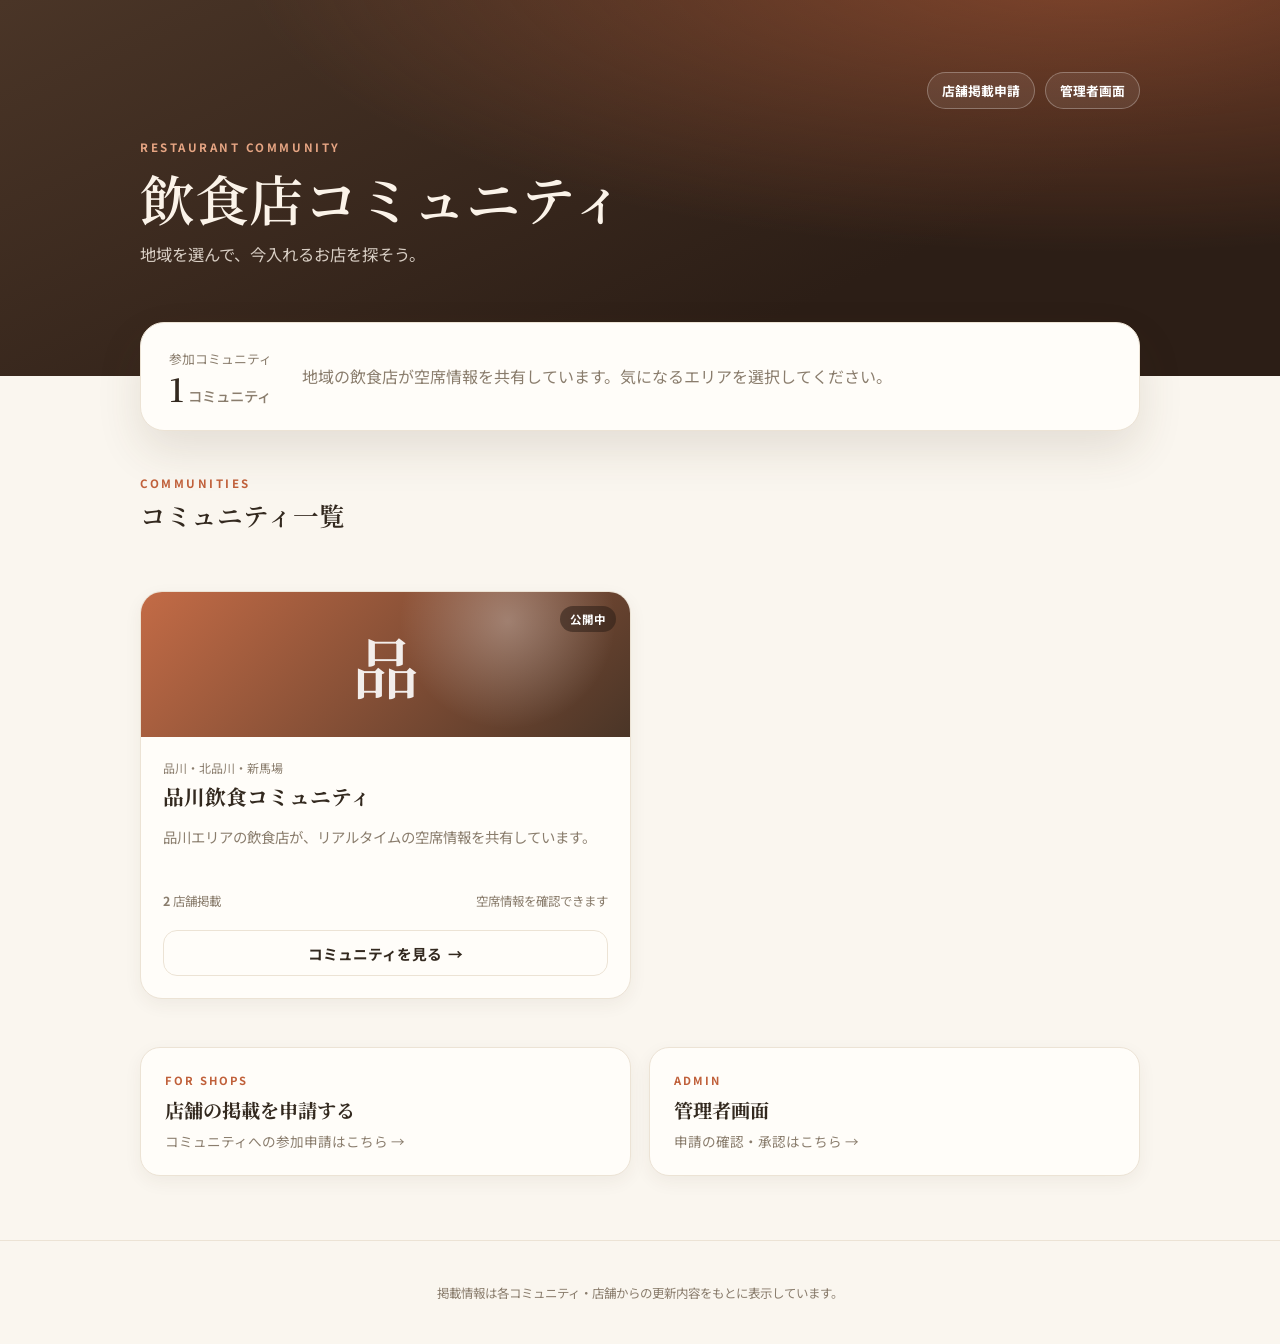
==== commit d3b666cf: "刷新" ====
--- a/index.html
+++ b/index.html
@@ -14,24 +14,23 @@
 <body class="community-list-page">
   <header class="site-header list-header">
     <div class="container header-inner">
+      <nav class="header-nav" aria-label="ページメニュー">
+        <a href="./request.html">店舗掲載申請</a>
+        <a href="./admin-login.html">管理者画面</a>
+      </nav>
       <p class="eyebrow">RESTAURANT COMMUNITY</p>
       <h1>飲食店コミュニティ</h1>
       <p class="lead">地域を選んで、今入れるお店を探そう。</p>
     </div>
   </header>
 
-  <main class="container list-main">
-    <section class="intro-card">
+  <main class="container community-list-main">
+    <section class="community-intro-card">
       <div>
         <p class="summary-label">参加コミュニティ</p>
-        <p class="summary-value">
-          <span id="community-count">0</span>
-          <span class="summary-unit">コミュニティ</span>
-        </p>
+        <p class="summary-value"><span id="community-count">0</span><span class="summary-unit">コミュニティ</span></p>
       </div>
-      <p class="intro-text">
-        地域の飲食店が空席情報を共有しています。気になるエリアを選択してください。
-      </p>
+      <p>地域の飲食店が空席情報を共有しています。気になるエリアを選択してください。</p>
     </section>
 
     <section aria-labelledby="community-list-title">
@@ -41,9 +40,21 @@
           <h2 id="community-list-title">コミュニティ一覧</h2>
         </div>
       </div>
-
       <div id="community-message" class="message" role="status" aria-live="polite"></div>
       <div id="community-list" class="community-grid"></div>
+    </section>
+
+    <section class="portal-links" aria-label="その他のメニュー">
+      <a href="./request.html" class="portal-link-card">
+        <span class="portal-link-eyebrow">FOR SHOPS</span>
+        <strong>店舗の掲載を申請する</strong>
+        <span>コミュニティへの参加申請はこちら →</span>
+      </a>
+      <a href="./admin-login.html" class="portal-link-card">
+        <span class="portal-link-eyebrow">ADMIN</span>
+        <strong>管理者画面</strong>
+        <span>申請の確認・承認はこちら →</span>
+      </a>
     </section>
   </main>
 
@@ -59,22 +70,16 @@
         <p class="community-description"></p>
         <div class="community-meta">
           <span><strong class="community-shop-count">0</strong> 店舗掲載</span>
-          <span class="community-status">公開中</span>
+          <span class="community-status"></span>
         </div>
-        <a class="community-link" href="#">
-          コミュニティを見る
-          <span aria-hidden="true">→</span>
-        </a>
+        <a class="community-link" href="#">コミュニティを見る <span aria-hidden="true">→</span></a>
       </div>
     </article>
   </template>
 
   <footer class="site-footer">
-    <div class="container">
-      <p>掲載情報は各コミュニティ・店舗からの更新内容をもとに表示しています。</p>
-    </div>
+    <div class="container"><p>掲載情報は各コミュニティ・店舗からの更新内容をもとに表示しています。</p></div>
   </footer>
-
   <script src="./communities.js"></script>
 </body>
 </html>
--- a/style.css
+++ b/style.css
@@ -1,45 +1,65 @@
 :root {
   --background: #faf6ef;
   --surface: #fffdf9;
-  --text: #30251f;
-  --muted: #7c6d63;
-  --border: #e8ddd1;
-  --primary: #b75c38;
-  --primary-hover: #98492d;
-  --available: #3d8c5a;
-  --available-bg: #e7f4eb;
-  --available-text: #25633d;
-  --limited: #d49322;
-  --limited-bg: #fff3d8;
-  --limited-text: #8a5a08;
-  --full: #b94a48;
-  --full-bg: #fbe9e7;
-  --full-text: #8b302f;
-  --unknown: #9a938d;
-  --unknown-bg: #eeeae6;
-  --unknown-text: #625d59;
-  --shadow-sm: 0 8px 24px rgba(76, 50, 34, 0.07);
-  --shadow-md: 0 20px 55px rgba(76, 50, 34, 0.14);
-}
-
-* { box-sizing: border-box; }
+  --text: #33291f;
+  --muted: #8a7d6d;
+  --border: #ece3d5;
+  --primary: #c0603a;
+  --primary-hover: #a94f2d;
+
+  --available: #4f9d69;
+  --available-bg: #e7f2ea;
+  --available-text: #2f6b45;
+
+  --limited: #d9a441;
+  --limited-bg: #f8eed6;
+  --limited-text: #8a651f;
+
+  --full: #cf5b48;
+  --full-bg: #f8e4df;
+  --full-text: #9b3a2c;
+
+  --unknown: #a99e8d;
+  --unknown-bg: #efe9df;
+  --unknown-text: #6f6455;
+
+  --shadow-sm: 0 6px 18px rgba(76, 55, 34, 0.06);
+  --shadow-md: 0 20px 45px rgba(76, 55, 34, 0.12);
+}
+
+* {
+  box-sizing: border-box;
+}
+
+html {
+  background: var(--background);
+}
 
 body {
   margin: 0;
   min-height: 100vh;
-  font-family: "Noto Sans JP", sans-serif;
+  font-family: "Noto Sans JP", -apple-system, BlinkMacSystemFont, "Hiragino Sans",
+    "Yu Gothic", Meiryo, sans-serif;
   color: var(--text);
   background: var(--background);
-}
-
-a { color: inherit; }
-button, a { -webkit-tap-highlight-color: transparent; }
+  -webkit-font-smoothing: antialiased;
+}
+
+a {
+  color: inherit;
+}
+
+button,
+a {
+  -webkit-tap-highlight-color: transparent;
+}
 
 .container {
   width: min(100% - 40px, 1000px);
   margin-inline: auto;
 }
 
+/* Header */
 .site-header {
   position: relative;
   overflow: hidden;
@@ -50,8 +70,10 @@
     linear-gradient(155deg, #4a3527, #2c1e16 70%);
 }
 
-.list-header { padding-bottom: 110px; }
-.header-inner { position: relative; z-index: 1; }
+.header-inner {
+  position: relative;
+  z-index: 1;
+}
 
 .site-header h1 {
   margin: 10px 0 12px;
@@ -59,6 +81,7 @@
   font-weight: 600;
   font-size: clamp(2.1rem, 6vw, 3.4rem);
   line-height: 1.2;
+  letter-spacing: 0.01em;
 }
 
 .eyebrow {
@@ -69,7 +92,9 @@
   color: var(--primary);
 }
 
-.site-header .eyebrow { color: #e6a583; }
+.site-header .eyebrow {
+  color: #e6a583;
+}
 
 .lead {
   margin: 0;
@@ -77,27 +102,12 @@
   color: rgba(251, 243, 233, 0.82);
 }
 
-.back-link {
-  display: inline-flex;
-  margin-bottom: 28px;
-  font-size: .84rem;
-  color: rgba(251,243,233,.8);
-  text-decoration: none;
-}
-
-.back-link:hover { color: #fff; }
-
-.community-header-area {
-  margin: -3px 0 12px;
-  font-size: .84rem;
-  color: #e6a583;
-}
-
-main { padding-bottom: 64px; }
-.list-main { margin-top: -54px; position: relative; z-index: 2; }
-
-.summary-card,
-.intro-card {
+main {
+  padding-bottom: 64px;
+}
+
+/* Summary card */
+.summary-card {
   position: relative;
   z-index: 2;
   display: flex;
@@ -113,16 +123,17 @@
   box-shadow: var(--shadow-md);
 }
 
-.intro-card { margin-top: 0; }
-.intro-text { flex: 1; margin: 0; line-height: 1.8; color: var(--muted); }
-
 .summary-lead {
   flex: 0 0 auto;
   padding-right: 24px;
   border-right: 1px solid var(--border);
 }
 
-.summary-label { margin: 0 0 4px; font-size: .8rem; color: var(--muted); }
+.summary-label {
+  margin: 0 0 4px;
+  font-size: 0.8rem;
+  color: var(--muted);
+}
 
 .summary-value {
   margin: 0;
@@ -135,7 +146,7 @@
 .summary-unit {
   margin-left: 4px;
   font-family: "Noto Sans JP", sans-serif;
-  font-size: .9rem;
+  font-size: 0.9rem;
   font-weight: 500;
   color: var(--muted);
 }
@@ -150,12 +161,37 @@
   list-style: none;
 }
 
-.stat { display: flex; align-items: baseline; gap: 8px; font-size: .9rem; color: var(--muted); }
-.stat-dot { align-self: center; width: 10px; height: 10px; border-radius: 50%; }
-.dot-available { background: var(--available); }
-.dot-limited { background: var(--limited); }
-.dot-full { background: var(--full); }
-.stat-count { font-family: "Noto Serif JP", serif; font-size: 1.35rem; font-weight: 600; color: var(--text); }
+.stat {
+  display: flex;
+  align-items: baseline;
+  gap: 8px;
+  font-size: 0.9rem;
+  color: var(--muted);
+}
+
+.stat-dot {
+  align-self: center;
+  width: 10px;
+  height: 10px;
+  border-radius: 50%;
+}
+
+.dot-available {
+  background: var(--available);
+}
+.dot-limited {
+  background: var(--limited);
+}
+.dot-full {
+  background: var(--full);
+}
+
+.stat-count {
+  font-family: "Noto Serif JP", serif;
+  font-size: 1.35rem;
+  font-weight: 600;
+  color: var(--text);
+}
 
 .reload-button {
   display: inline-flex;
@@ -170,22 +206,41 @@
   color: #fff;
   background: var(--primary);
   cursor: pointer;
-}
-
-.reload-button:hover:not(:disabled) { background: var(--primary-hover); }
-.reload-button:disabled { opacity: .6; cursor: wait; }
+  transition: background 0.2s ease, transform 0.1s ease;
+}
+
+.reload-button:hover:not(:disabled) {
+  background: var(--primary-hover);
+}
+
+.reload-button:active:not(:disabled) {
+  transform: translateY(1px);
+}
+
+.reload-button:disabled {
+  opacity: 0.6;
+  cursor: wait;
+}
 
 .reload-icon {
   width: 15px;
   height: 15px;
-  border: 2px solid rgba(255,255,255,.9);
+  border: 2px solid rgba(255, 255, 255, 0.9);
   border-top-color: transparent;
   border-radius: 50%;
 }
 
-.reload-button.is-loading .reload-icon { animation: spin .7s linear infinite; }
-@keyframes spin { to { transform: rotate(360deg); } }
-
+.reload-button.is-loading .reload-icon {
+  animation: spin 0.7s linear infinite;
+}
+
+@keyframes spin {
+  to {
+    transform: rotate(360deg);
+  }
+}
+
+/* Section heading */
 .section-heading {
   display: flex;
   align-items: flex-end;
@@ -201,39 +256,82 @@
   font-size: 1.6rem;
 }
 
-.last-loaded, .message { color: var(--muted); }
-.last-loaded { margin: 0; font-size: .78rem; }
-.message { min-height: 1.5em; margin-bottom: 14px; }
-
-.shop-list, .community-grid {
+.last-loaded {
+  margin: 0;
+  font-size: 0.78rem;
+  color: var(--muted);
+}
+
+.message {
+  min-height: 1.5em;
+  margin-bottom: 14px;
+  color: var(--muted);
+}
+
+/* Shop grid */
+.shop-list {
   display: grid;
   grid-template-columns: repeat(2, minmax(0, 1fr));
   gap: 18px;
 }
 
-.shop-card, .community-card {
+.shop-card {
   position: relative;
   display: flex;
   flex-direction: column;
+  min-height: 244px;
+  padding: 24px 24px 22px;
   overflow: hidden;
   border: 1px solid var(--border);
   border-radius: 22px;
   background: var(--surface);
   box-shadow: var(--shadow-sm);
-  transition: transform .2s ease, box-shadow .2s ease;
-}
-
-.shop-card { min-height: 244px; padding: 24px 24px 22px; }
-.shop-card:hover, .community-card:hover { transform: translateY(-4px); box-shadow: var(--shadow-md); }
-
-.shop-accent { position: absolute; inset: 0 auto 0 0; width: 5px; background: var(--unknown); }
-.shop-card.is-available .shop-accent { background: var(--available); }
-.shop-card.is-limited .shop-accent { background: var(--limited); }
-.shop-card.is-full .shop-accent { background: var(--full); }
-
-.shop-card-top { display: flex; align-items: flex-start; justify-content: space-between; gap: 12px; }
-.shop-genre, .community-area { margin: 0 0 5px; font-size: .75rem; color: var(--muted); }
-.shop-name, .community-name { margin: 0; font-family: "Noto Serif JP", serif; font-weight: 600; }
+  transition: transform 0.2s ease, box-shadow 0.2s ease;
+}
+
+.shop-card:hover {
+  transform: translateY(-4px);
+  box-shadow: var(--shadow-md);
+}
+
+.shop-accent {
+  position: absolute;
+  inset: 0 auto 0 0;
+  width: 5px;
+  background: var(--unknown);
+}
+
+.shop-card.is-available .shop-accent {
+  background: var(--available);
+}
+.shop-card.is-limited .shop-accent {
+  background: var(--limited);
+}
+.shop-card.is-full .shop-accent {
+  background: var(--full);
+}
+
+.shop-card-top {
+  display: flex;
+  align-items: flex-start;
+  justify-content: space-between;
+  gap: 12px;
+}
+
+.shop-genre {
+  margin: 0 0 5px;
+  font-size: 0.75rem;
+  font-weight: 500;
+  letter-spacing: 0.04em;
+  color: var(--muted);
+}
+
+.shop-name {
+  margin: 0;
+  font-family: "Noto Serif JP", serif;
+  font-weight: 600;
+  font-size: 1.25rem;
+}
 
 .status-badge {
   display: inline-flex;
@@ -242,22 +340,55 @@
   flex-shrink: 0;
   padding: 7px 12px;
   border-radius: 999px;
-  font-size: .76rem;
+  font-size: 0.76rem;
   font-weight: 700;
   white-space: nowrap;
 }
 
-.status-badge-dot { width: 8px; height: 8px; border-radius: 50%; background: currentColor; }
-.status-available { color: var(--available-text); background: var(--available-bg); }
-.status-limited { color: var(--limited-text); background: var(--limited-bg); }
-.status-full { color: var(--full-text); background: var(--full-bg); }
-.status-unknown { color: var(--unknown-text); background: var(--unknown-bg); }
-
-.shop-info { margin-top: 22px; }
-.shop-note { margin: 0 0 10px; font-size: .94rem; line-height: 1.55; }
-.shop-updated { margin: 0; font-size: .76rem; color: var(--muted); }
-
-.shop-link, .community-link {
+.status-badge-dot {
+  width: 8px;
+  height: 8px;
+  border-radius: 50%;
+  background: currentColor;
+}
+
+.status-available {
+  color: var(--available-text);
+  background: var(--available-bg);
+}
+.status-limited {
+  color: var(--limited-text);
+  background: var(--limited-bg);
+}
+.status-full {
+  color: var(--full-text);
+  background: var(--full-bg);
+}
+.status-unknown {
+  color: var(--unknown-text);
+  background: var(--unknown-bg);
+}
+
+.shop-info {
+  margin-top: 22px;
+}
+
+.shop-note {
+  margin: 0 0 10px;
+  font-size: 0.94rem;
+  line-height: 1.55;
+}
+
+.shop-updated {
+  display: inline-flex;
+  align-items: center;
+  gap: 6px;
+  margin: 0;
+  font-size: 0.76rem;
+  color: var(--muted);
+}
+
+.shop-link {
   display: inline-flex;
   align-items: center;
   justify-content: center;
@@ -267,91 +398,584 @@
   padding: 0 18px;
   border: 1px solid var(--border);
   border-radius: 14px;
-  font-size: .92rem;
+  font-size: 0.92rem;
   font-weight: 700;
   text-decoration: none;
-}
-
-.shop-link:hover, .community-link:hover {
+  transition: background 0.18s ease, border-color 0.18s ease;
+}
+
+.shop-link:hover {
   background: var(--background);
   border-color: var(--primary);
   color: var(--primary);
 }
 
+.shop-link[aria-disabled="true"] {
+  color: var(--muted);
+  cursor: default;
+  pointer-events: none;
+}
+
+.shop-link-arrow {
+  transition: transform 0.18s ease;
+}
+
+.shop-link:hover .shop-link-arrow {
+  transform: translateX(3px);
+}
+
+/* Skeleton */
+.shop-card.is-skeleton {
+  pointer-events: none;
+}
+
+.shop-card.is-skeleton .skeleton-line {
+  height: 12px;
+  border-radius: 6px;
+  background: linear-gradient(90deg, var(--border), #f4ede1, var(--border));
+  background-size: 200% 100%;
+  animation: shimmer 1.3s ease-in-out infinite;
+}
+
+@keyframes shimmer {
+  to {
+    background-position: -200% 0;
+  }
+}
+
+/* Footer */
+.site-footer {
+  padding: 30px 0;
+  font-size: 0.78rem;
+  text-align: center;
+  color: var(--muted);
+  border-top: 1px solid var(--border);
+}
+
+@media (max-width: 720px) {
+  .site-header {
+    padding: 56px 0 82px;
+  }
+
+  .summary-card {
+    align-items: stretch;
+    flex-direction: column;
+    gap: 20px;
+    margin-top: -44px;
+  }
+
+  .summary-lead {
+    padding-right: 0;
+    padding-bottom: 20px;
+    border-right: 0;
+    border-bottom: 1px solid var(--border);
+  }
+
+  .reload-button {
+    width: 100%;
+    justify-content: center;
+  }
+
+  .section-heading {
+    align-items: flex-start;
+    flex-direction: column;
+  }
+
+  .shop-list {
+    grid-template-columns: 1fr;
+  }
+}
+
+@media (prefers-reduced-motion: reduce) {
+  *,
+  *::before,
+  *::after {
+    animation-duration: 0.01ms !important;
+    transition-duration: 0.01ms !important;
+  }
+}
+
+.shop-request {
+  margin-top: 48px;
+  padding: 32px;
+  text-align: center;
+  background: var(--surface);
+  border: 1px solid var(--border);
+  border-radius: 20px;
+  box-shadow: var(--shadow-sm);
+}
+
+.shop-request h3 {
+  margin: 0 0 12px;
+  font-family: "Noto Serif JP", serif;
+  font-size: 1.5rem;
+}
+
+.shop-request p {
+  margin: 0 auto 24px;
+  max-width: 520px;
+  color: var(--muted);
+  line-height: 1.8;
+}
+
+.shop-request-button {
+  display: inline-block;
+  padding: 14px 28px;
+  border-radius: 999px;
+  background: var(--primary);
+  color: white;
+  text-decoration: none;
+  font-weight: 700;
+  transition: .2s;
+}
+
+.shop-request-button:hover {
+  background: var(--primary-hover);
+}
+
+.form-group {
+    display: flex;
+    flex-direction: column;
+    margin-bottom: 22px;
+}
+
+.form-group label {
+    margin-bottom: 8px;
+    font-weight: 700;
+}
+
+.form-group input,
+.form-group textarea {
+    padding: 14px;
+    font-size: 16px;
+    border: 1px solid var(--border);
+    border-radius: 12px;
+    background: white;
+}
+
+.form-group textarea {
+    resize: vertical;
+}
+
+#request-form {
+    width: 100%;
+}
+.form-result {
+  min-height: 1.6em;
+  margin: 20px 0 0;
+  line-height: 1.6;
+  color: var(--muted);
+}
+
+.form-result.is-success {
+  color: var(--available-text);
+}
+
+.form-result.is-error {
+  color: var(--full-text);
+}
+
+#request-form button:disabled {
+  opacity: 0.6;
+  cursor: wait;
+}
+
+.admin-summary {
+  justify-content: space-between;
+}
+
+.request-list {
+  display: grid;
+  gap: 18px;
+}
+
+.request-card {
+  padding: 24px;
+  border: 1px solid var(--border);
+  border-radius: 22px;
+  background: var(--surface);
+  box-shadow: var(--shadow-sm);
+}
+
+.request-card-header {
+  display: flex;
+  align-items: flex-start;
+  justify-content: space-between;
+  gap: 16px;
+  margin-bottom: 22px;
+}
+
+.request-genre {
+  margin: 0 0 5px;
+  font-size: 0.78rem;
+  color: var(--muted);
+}
+
+.request-shop-name {
+  margin: 0;
+  font-family: "Noto Serif JP", serif;
+  font-size: 1.35rem;
+}
+
+.request-status {
+  flex-shrink: 0;
+  padding: 7px 12px;
+  border-radius: 999px;
+  font-size: 0.78rem;
+  font-weight: 700;
+  color: var(--limited-text);
+  background: var(--limited-bg);
+}
+
+.request-detail-list {
+  margin: 0 0 20px;
+}
+
+.request-detail-row {
+  display: grid;
+  grid-template-columns: 100px 1fr;
+  gap: 16px;
+  padding: 12px 0;
+  border-bottom: 1px solid var(--border);
+}
+
+.request-detail-row dt {
+  font-weight: 700;
+  color: var(--muted);
+}
+
+.request-detail-row dd {
+  margin: 0;
+  overflow-wrap: anywhere;
+}
+
+.request-id {
+  font-family: monospace;
+  font-size: 0.82rem;
+}
+
+@media (max-width: 720px) {
+  .request-card-header {
+    flex-direction: column;
+  }
+
+  .request-detail-row {
+    grid-template-columns: 1fr;
+    gap: 5px;
+  }
+}
+.admin-login-page {
+  min-height: 100vh;
+  display: grid;
+  place-items: center;
+  padding: 24px;
+}
+
+.admin-login-card {
+  width: min(100%, 460px);
+  padding: 36px;
+  border: 1px solid var(--border);
+  border-radius: 24px;
+  background: var(--surface);
+  box-shadow: var(--shadow-sm);
+}
+
+.admin-login-card h1 {
+  margin: 6px 0 12px;
+  font-family: "Noto Serif JP", serif;
+  font-size: clamp(1.8rem, 5vw, 2.4rem);
+}
+
+.admin-login-description {
+  margin: 0 0 28px;
+  color: var(--muted);
+  line-height: 1.8;
+}
+
+.admin-login-card .form-group {
+  display: grid;
+  gap: 8px;
+  margin-bottom: 18px;
+}
+
+.admin-login-card label {
+  font-weight: 700;
+}
+
+.admin-login-card input {
+  width: 100%;
+  min-height: 48px;
+  padding: 10px 14px;
+  border: 1px solid var(--border);
+  border-radius: 12px;
+  font: inherit;
+  background: #fff;
+}
+
+.admin-login-card input:focus {
+  outline: 2px solid currentColor;
+  outline-offset: 2px;
+}
+
+.submit-button {
+  width: 100%;
+  min-height: 50px;
+  margin-top: 12px;
+  border: 0;
+  border-radius: 14px;
+  font: inherit;
+  font-weight: 700;
+  cursor: pointer;
+}
+
+.submit-button:disabled {
+  cursor: wait;
+  opacity: 0.65;
+}
+
+.message.is-error {
+  color: #b42318;
+}
+
+.logout-button {
+  padding: 9px 14px;
+  border: 1px solid var(--border);
+  border-radius: 999px;
+  background: var(--surface);
+  font: inherit;
+  font-weight: 700;
+  cursor: pointer;
+}
+
+.request-actions {
+  display: flex;
+  justify-content: flex-end;
+  margin-top: 20px;
+  padding-top: 20px;
+  border-top: 1px solid var(--border);
+}
+
+.approve-request-button {
+  min-height: 46px;
+  padding: 10px 20px;
+  border: 0;
+  border-radius: 999px;
+  background: #2f6f4e;
+  color: #fff;
+  font: inherit;
+  font-weight: 700;
+  cursor: pointer;
+  transition:
+    transform 0.2s ease,
+    opacity 0.2s ease;
+}
+
+.approve-request-button:hover {
+  transform: translateY(-1px);
+}
+
+.approve-request-button:disabled {
+  cursor: wait;
+  opacity: 0.6;
+  transform: none;
+}
+
+.request-approved-message {
+  margin-top: 20px;
+  padding: 12px 16px;
+  border-radius: 12px;
+  background: #eaf5ed;
+  color: #24603f;
+  font-weight: 700;
+  text-align: center;
+}
+
+.request-status-approved {
+  color: #24603f;
+  background: #eaf5ed;
+}
+
+.request-status-pending {
+  color: var(--limited-text);
+  background: var(--limited-bg);
+}
+.request-approved-box {
+  margin-top: 20px;
+  padding: 18px;
+  border-radius: 16px;
+  background: #eaf5ed;
+}
+
+.request-approved-message {
+  margin: 0 0 14px;
+  color: #24603f;
+  font-weight: 700;
+  text-align: center;
+}
+
+.registration-code-block {
+  padding-top: 14px;
+  border-top: 1px solid rgba(36, 96, 63, 0.2);
+}
+
+.registration-code-label {
+  margin: 0 0 8px;
+  font-size: 0.82rem;
+  font-weight: 700;
+  color: #24603f;
+}
+
+.registration-code-row {
+  display: flex;
+  align-items: center;
+  gap: 10px;
+}
+
+.registration-code {
+  flex: 1;
+  padding: 12px 14px;
+  border-radius: 10px;
+  background: #fff;
+  font-size: 1.1rem;
+  font-weight: 700;
+  letter-spacing: 0.12em;
+  text-align: center;
+}
+
+.copy-registration-code-button {
+  min-height: 44px;
+  padding: 10px 16px;
+  border: 0;
+  border-radius: 10px;
+  background: #24603f;
+  color: #fff;
+  font: inherit;
+  font-weight: 700;
+  cursor: pointer;
+}
+
+.copy-registration-code-button:hover {
+  opacity: 0.9;
+}
+
+.registration-code-help {
+  margin: 10px 0 0;
+  font-size: 0.82rem;
+  line-height: 1.7;
+  color: #3f5f4d;
+}
+
+.registration-code-missing {
+  margin: 0;
+  color: #8a5a00;
+  font-weight: 700;
+  text-align: center;
+}
+
+@media (max-width: 520px) {
+  .registration-code-row {
+    flex-direction: column;
+  }
+
+  .registration-code,
+  .copy-registration-code-button {
+    width: 100%;
+  }
+}
+
+/* Community portal additions */
+.header-nav {
+  display: flex;
+  flex-wrap: wrap;
+  justify-content: flex-end;
+  gap: 10px;
+  margin-bottom: 30px;
+}
+.header-nav a {
+  padding: 8px 14px;
+  border: 1px solid rgba(255,255,255,.28);
+  border-radius: 999px;
+  color: #fff;
+  font-size: .8rem;
+  font-weight: 700;
+  text-decoration: none;
+  background: rgba(255,255,255,.08);
+}
+.header-nav a:hover { background: rgba(255,255,255,.16); }
+.list-header { padding-bottom: 110px; }
+.community-list-main { position: relative; z-index: 2; margin-top: -54px; }
+.community-intro-card {
+  display: flex;
+  align-items: center;
+  gap: 30px;
+  margin-bottom: 44px;
+  padding: 26px 28px;
+  border: 1px solid var(--border);
+  border-radius: 24px;
+  background: var(--surface);
+  box-shadow: var(--shadow-md);
+}
+.community-intro-card > p { flex: 1; margin: 0; color: var(--muted); line-height: 1.8; }
+.community-grid {
+  display: grid;
+  grid-template-columns: repeat(2, minmax(0,1fr));
+  gap: 18px;
+}
+.community-card {
+  display: flex;
+  flex-direction: column;
+  overflow: hidden;
+  border: 1px solid var(--border);
+  border-radius: 22px;
+  background: var(--surface);
+  box-shadow: var(--shadow-sm);
+  transition: transform .2s ease, box-shadow .2s ease;
+}
+.community-card:hover { transform: translateY(-4px); box-shadow: var(--shadow-md); }
 .community-card-visual {
   position: relative;
   display: grid;
   min-height: 145px;
   place-items: center;
-  background:
-    radial-gradient(circle at 75% 20%, rgba(255,255,255,.3), transparent 28%),
-    linear-gradient(135deg, #c36b46, #4a3527);
-}
-
-.community-initial {
-  font-family: "Noto Serif JP", serif;
-  font-size: 4.2rem;
-  font-weight: 600;
-  color: rgba(255,255,255,.9);
-}
-
-.community-area-badge {
-  position: absolute;
-  top: 14px;
-  right: 14px;
-  padding: 5px 10px;
-  border-radius: 999px;
-  font-size: .72rem;
-  font-weight: 700;
-  color: #fff;
-  background: rgba(44,30,22,.55);
-}
-
+  background: radial-gradient(circle at 75% 20%, rgba(255,255,255,.3), transparent 28%), linear-gradient(135deg, #c36b46, #4a3527);
+}
+.community-initial { font-family: "Noto Serif JP", serif; font-size: 4.2rem; font-weight: 600; color: rgba(255,255,255,.9); }
+.community-area-badge { position: absolute; top: 14px; right: 14px; padding: 5px 10px; border-radius: 999px; font-size: .72rem; font-weight: 700; color: #fff; background: rgba(44,30,22,.55); }
 .community-card-body { display: flex; flex: 1; flex-direction: column; padding: 22px; }
-.community-name { font-size: 1.3rem; }
+.community-area { margin: 0 0 5px; font-size: .75rem; color: var(--muted); }
+.community-name { margin: 0; font-family: "Noto Serif JP", serif; font-size: 1.3rem; }
 .community-description { min-height: 3.4em; margin: 14px 0 18px; color: var(--muted); line-height: 1.7; font-size: .9rem; }
-
-.community-meta {
-  display: flex;
-  justify-content: space-between;
-  gap: 10px;
-  margin-bottom: 20px;
-  font-size: .78rem;
-  color: var(--muted);
-}
-
+.community-meta { display: flex; justify-content: space-between; gap: 10px; margin-bottom: 20px; font-size: .78rem; color: var(--muted); }
 .community-status { text-align: right; }
+.community-link {
+  display: inline-flex;
+  align-items: center;
+  justify-content: center;
+  gap: 6px;
+  min-height: 46px;
+  margin-top: auto;
+  padding: 0 18px;
+  border: 1px solid var(--border);
+  border-radius: 14px;
+  font-size: .92rem;
+  font-weight: 700;
+  text-decoration: none;
+}
+.community-link:hover { background: var(--background); border-color: var(--primary); color: var(--primary); }
 .community-card.is-disabled { opacity: .65; }
 .community-link[aria-disabled="true"] { pointer-events: none; }
-
-.is-skeleton .skeleton-line {
-  height: 12px;
-  border-radius: 6px;
-  background: linear-gradient(90deg, var(--border), #f4ede1, var(--border));
-  background-size: 200% 100%;
-  animation: shimmer 1.3s ease-in-out infinite;
-}
-
-@keyframes shimmer { to { background-position: -200% 0; } }
-
-.site-footer {
-  padding: 30px 0;
-  font-size: .78rem;
-  text-align: center;
-  color: var(--muted);
-  border-top: 1px solid var(--border);
-}
+.portal-links { display: grid; grid-template-columns: repeat(2,minmax(0,1fr)); gap: 18px; margin-top: 48px; }
+.portal-link-card { display: flex; flex-direction: column; gap: 8px; padding: 24px; border: 1px solid var(--border); border-radius: 20px; background: var(--surface); box-shadow: var(--shadow-sm); text-decoration: none; }
+.portal-link-card:hover { border-color: var(--primary); transform: translateY(-2px); }
+.portal-link-card strong { font-family: "Noto Serif JP",serif; font-size: 1.2rem; }
+.portal-link-card > span:last-child { color: var(--muted); font-size: .85rem; }
+.portal-link-eyebrow { color: var(--primary); font-size: .7rem; font-weight: 700; letter-spacing: .18em; }
+.page-back-link { display: inline-block; margin-bottom: 22px; color: var(--muted); font-size: .82rem; text-decoration: none; }
+.page-back-link-light { color: rgba(251,243,233,.82); }
 
 @media (max-width: 720px) {
-  .site-header { padding: 56px 0 82px; }
-  .list-header { padding-bottom: 100px; }
-  .summary-card, .intro-card { align-items: stretch; flex-direction: column; gap: 20px; }
-  .summary-lead { padding-right: 0; padding-bottom: 20px; border-right: 0; border-bottom: 1px solid var(--border); }
-  .reload-button { width: 100%; justify-content: center; }
-  .section-heading { align-items: flex-start; flex-direction: column; }
-  .shop-list, .community-grid { grid-template-columns: 1fr; }
-}
-
-@media (prefers-reduced-motion: reduce) {
-  *, *::before, *::after { animation-duration: .01ms !important; transition-duration: .01ms !important; }
-}
+  .header-nav { justify-content: flex-start; margin-bottom: 24px; }
+  .header-nav a { padding: 7px 11px; font-size: .74rem; }
+  .community-intro-card { align-items: stretch; flex-direction: column; gap: 18px; }
+  .community-grid, .portal-links { grid-template-columns: 1fr; }
+}
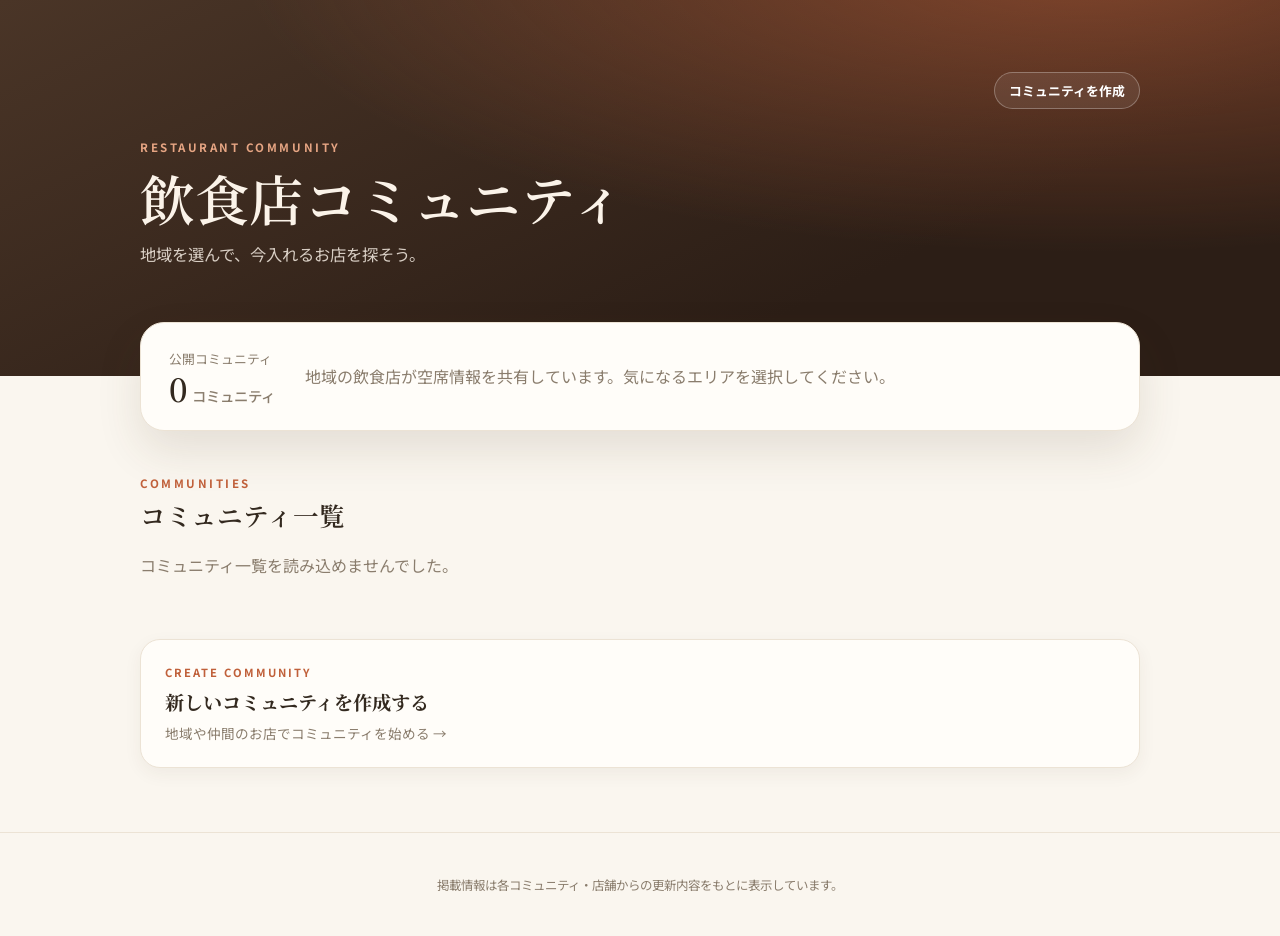
==== commit 31824d64: "コミュニティ一覧を追加" ====
--- a/index.html
+++ b/index.html
@@ -15,8 +15,7 @@
   <header class="site-header list-header">
     <div class="container header-inner">
       <nav class="header-nav" aria-label="ページメニュー">
-        <a href="./request.html">店舗掲載申請</a>
-        <a href="./admin-login.html">管理者画面</a>
+        <a href="./community-create.html">コミュニティを作成</a>
       </nav>
       <p class="eyebrow">RESTAURANT COMMUNITY</p>
       <h1>飲食店コミュニティ</h1>
@@ -27,7 +26,7 @@
   <main class="container community-list-main">
     <section class="community-intro-card">
       <div>
-        <p class="summary-label">参加コミュニティ</p>
+        <p class="summary-label">公開コミュニティ</p>
         <p class="summary-value"><span id="community-count">0</span><span class="summary-unit">コミュニティ</span></p>
       </div>
       <p>地域の飲食店が空席情報を共有しています。気になるエリアを選択してください。</p>
@@ -35,51 +34,33 @@
 
     <section aria-labelledby="community-list-title">
       <div class="section-heading">
-        <div>
-          <p class="eyebrow">COMMUNITIES</p>
-          <h2 id="community-list-title">コミュニティ一覧</h2>
-        </div>
+        <div><p class="eyebrow">COMMUNITIES</p><h2 id="community-list-title">コミュニティ一覧</h2></div>
       </div>
       <div id="community-message" class="message" role="status" aria-live="polite"></div>
       <div id="community-list" class="community-grid"></div>
     </section>
 
-    <section class="portal-links" aria-label="その他のメニュー">
-      <a href="./request.html" class="portal-link-card">
-        <span class="portal-link-eyebrow">FOR SHOPS</span>
-        <strong>店舗の掲載を申請する</strong>
-        <span>コミュニティへの参加申請はこちら →</span>
-      </a>
-      <a href="./admin-login.html" class="portal-link-card">
-        <span class="portal-link-eyebrow">ADMIN</span>
-        <strong>管理者画面</strong>
-        <span>申請の確認・承認はこちら →</span>
+    <section class="portal-links" aria-label="コミュニティ作成">
+      <a href="./community-create.html" class="portal-link-card portal-link-card-wide">
+        <span class="portal-link-eyebrow">CREATE COMMUNITY</span>
+        <strong>新しいコミュニティを作成する</strong>
+        <span>地域や仲間のお店でコミュニティを始める →</span>
       </a>
     </section>
   </main>
 
   <template id="community-card-template">
     <article class="community-card">
-      <div class="community-card-visual">
-        <span class="community-area-badge"></span>
-        <span class="community-initial" aria-hidden="true"></span>
-      </div>
+      <div class="community-card-visual"><span class="community-area-badge"></span><span class="community-initial" aria-hidden="true"></span></div>
       <div class="community-card-body">
-        <p class="community-area"></p>
-        <h2 class="community-name"></h2>
-        <p class="community-description"></p>
-        <div class="community-meta">
-          <span><strong class="community-shop-count">0</strong> 店舗掲載</span>
-          <span class="community-status"></span>
-        </div>
+        <p class="community-area"></p><h2 class="community-name"></h2><p class="community-description"></p>
+        <div class="community-meta"><span><strong class="community-shop-count">0</strong> 店舗掲載</span><span class="community-status"></span></div>
         <a class="community-link" href="#">コミュニティを見る <span aria-hidden="true">→</span></a>
       </div>
     </article>
   </template>
 
-  <footer class="site-footer">
-    <div class="container"><p>掲載情報は各コミュニティ・店舗からの更新内容をもとに表示しています。</p></div>
-  </footer>
+  <footer class="site-footer"><div class="container"><p>掲載情報は各コミュニティ・店舗からの更新内容をもとに表示しています。</p></div></footer>
   <script src="./communities.js"></script>
 </body>
 </html>
--- a/style.css
+++ b/style.css
@@ -979,3 +979,18 @@
   .community-intro-card { align-items: stretch; flex-direction: column; gap: 18px; }
   .community-grid, .portal-links { grid-template-columns: 1fr; }
 }
+
+/* Multi-community v2 */
+.portal-link-card-wide { grid-column: 1 / -1; }
+.create-community-card { align-items: stretch; }
+.create-community-card form { width: 100%; }
+.form-help { margin: -4px 0 20px; color: var(--muted); font-size: .86rem; line-height: 1.7; }
+.form-group select { min-height: 50px; padding: 12px 14px; border: 1px solid var(--border); border-radius: 12px; background: #fff; font: inherit; }
+.create-result-box { display: grid; gap: 10px; margin-top: 22px; padding: 18px; border-radius: 14px; background: var(--available-bg); }
+.create-result-box dl { margin: 0; }
+.create-result-box dl div { display: grid; grid-template-columns: 140px 1fr; gap: 12px; padding: 8px 0; }
+.create-result-box dt { font-weight: 700; }
+.create-result-box dd { margin: 0; overflow-wrap: anywhere; }
+.back-link-wrap { margin: 22px 0 70px; }
+.back-link { color: var(--muted); text-decoration: none; font-weight: 700; }
+@media (max-width: 520px) { .create-result-box dl div { grid-template-columns: 1fr; gap: 3px; } }
